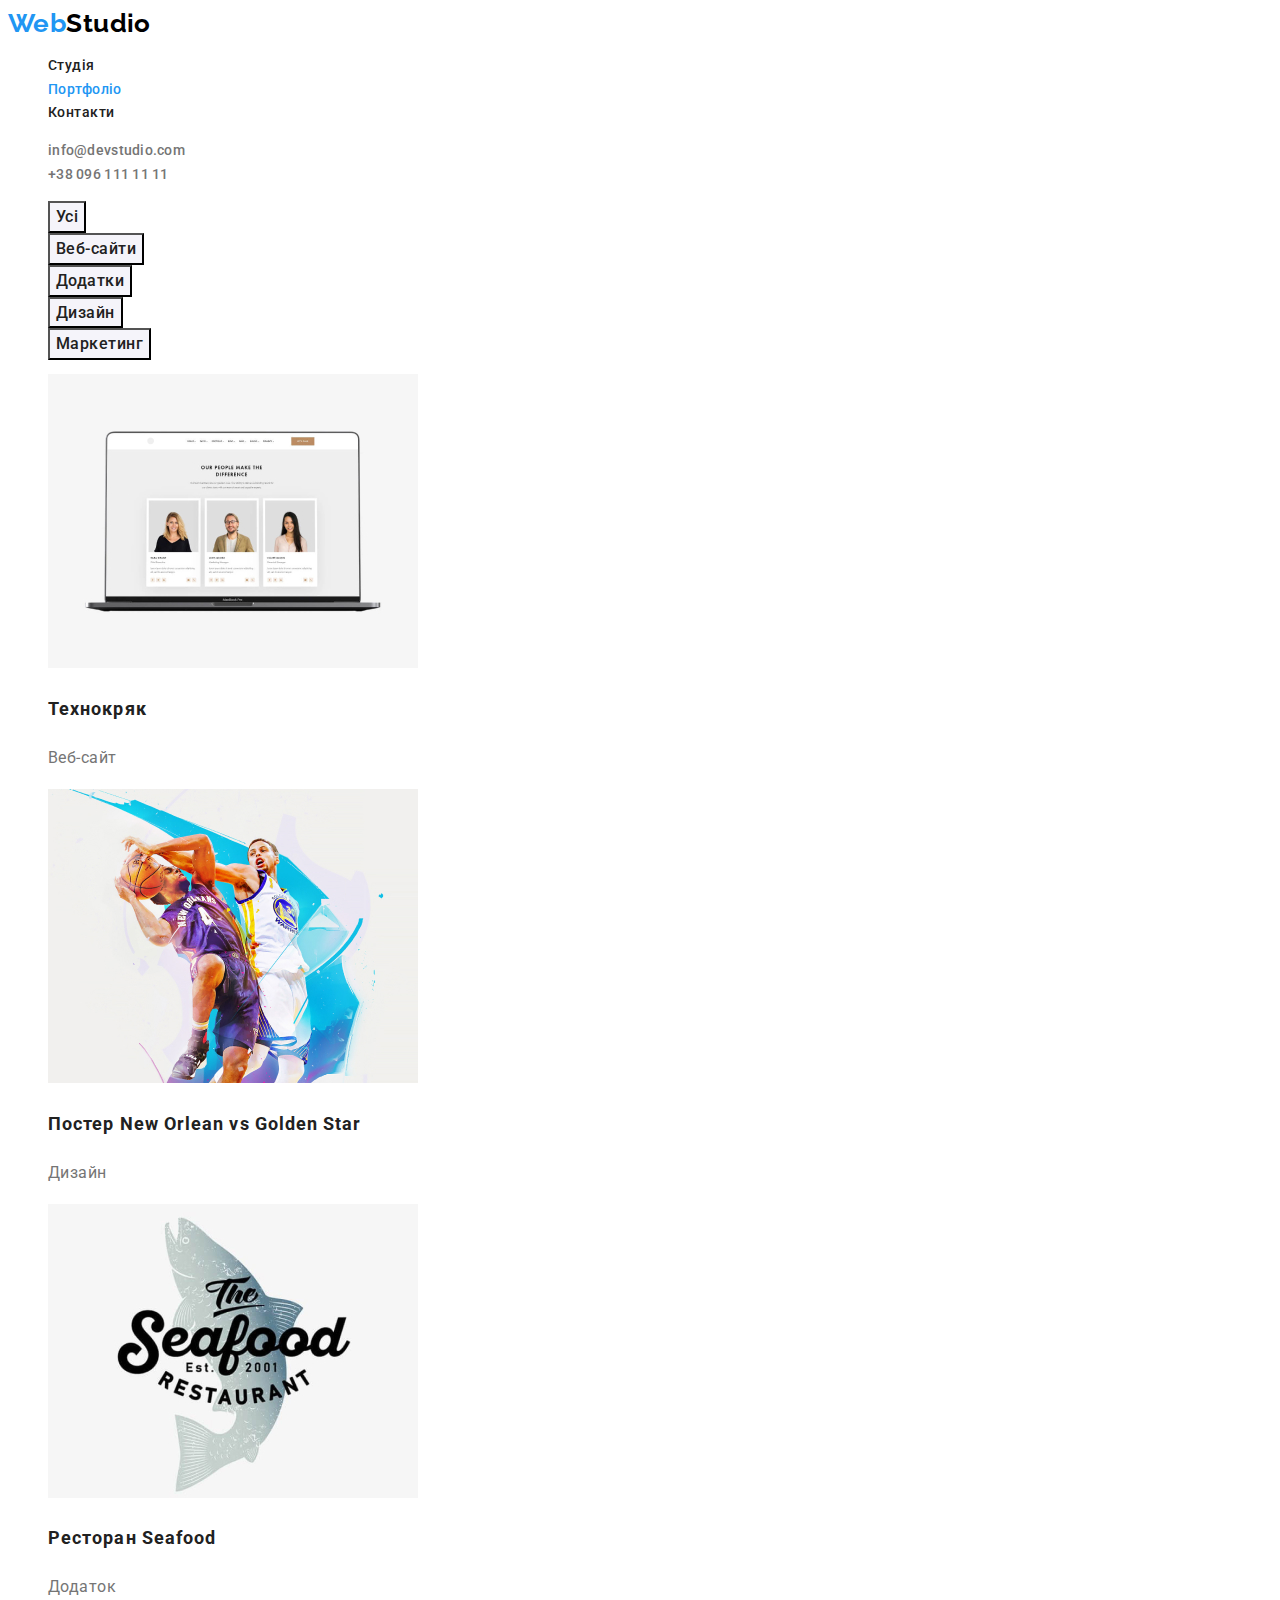
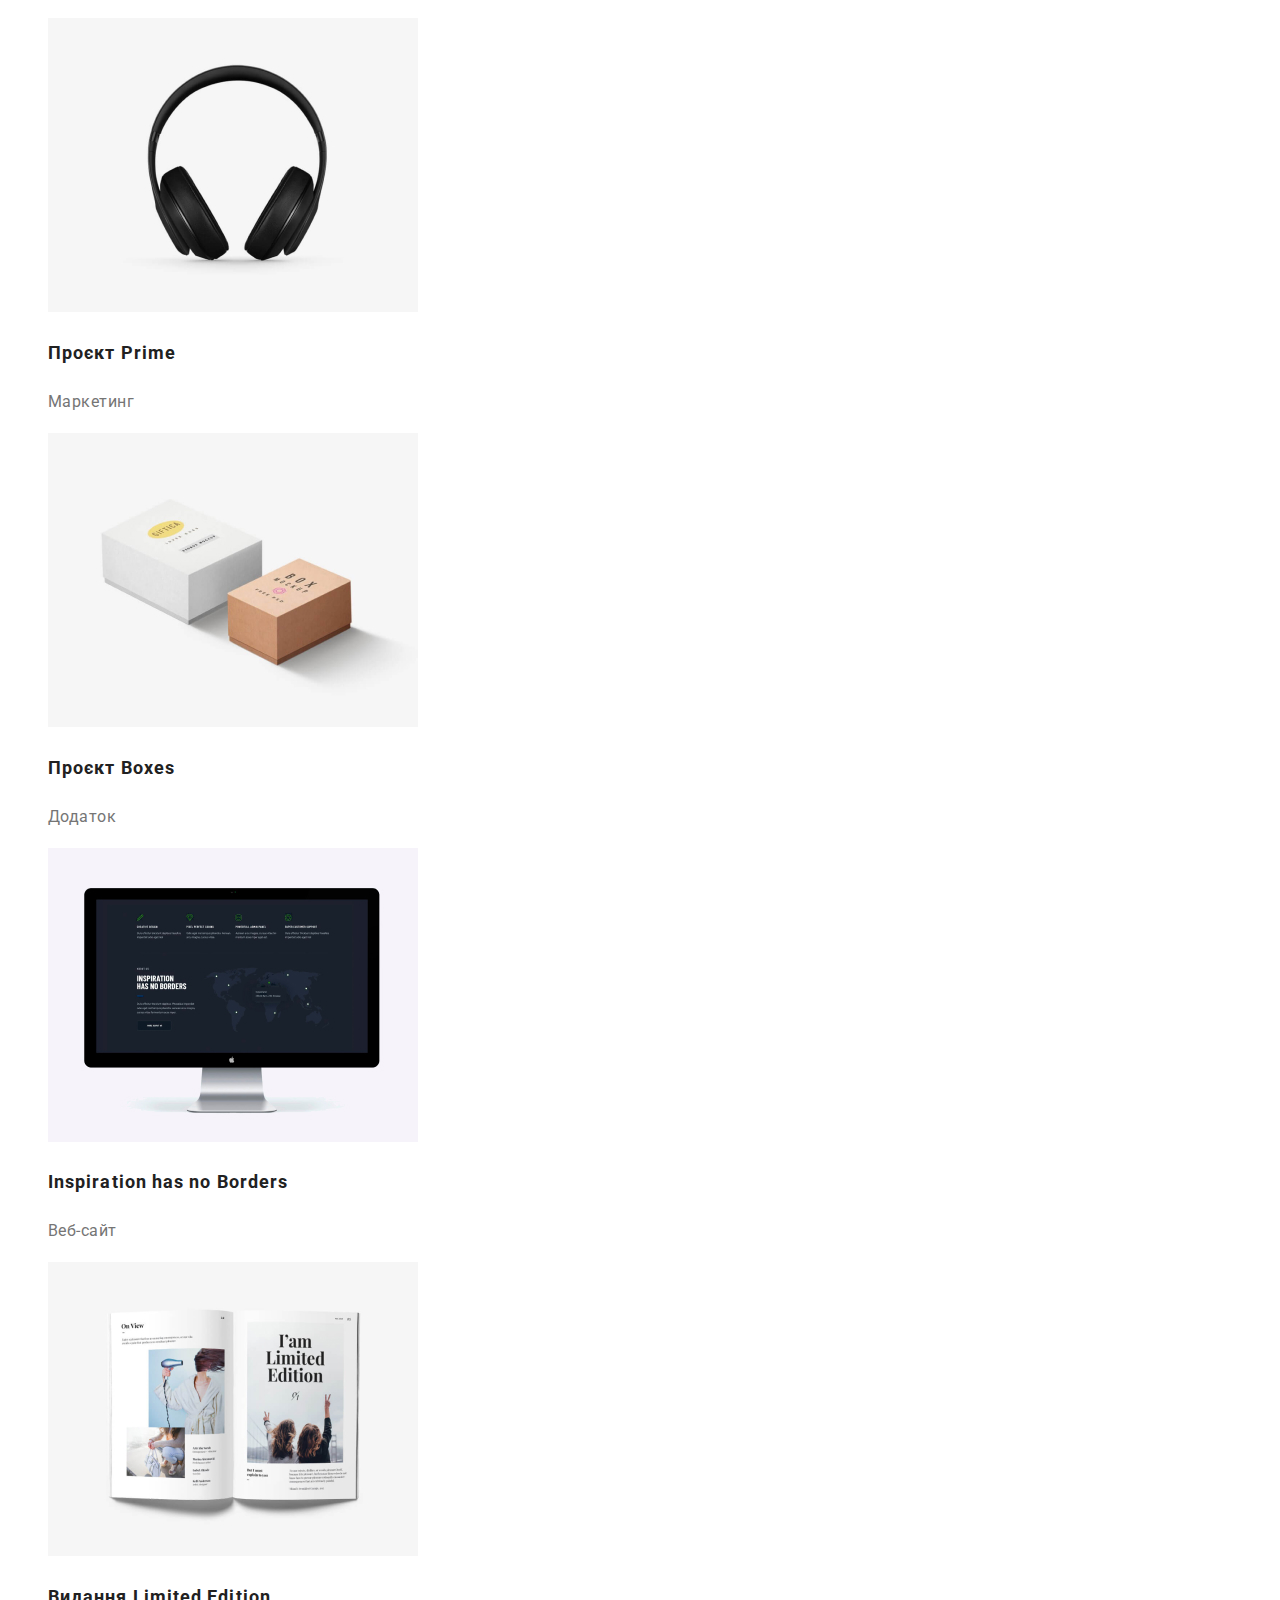
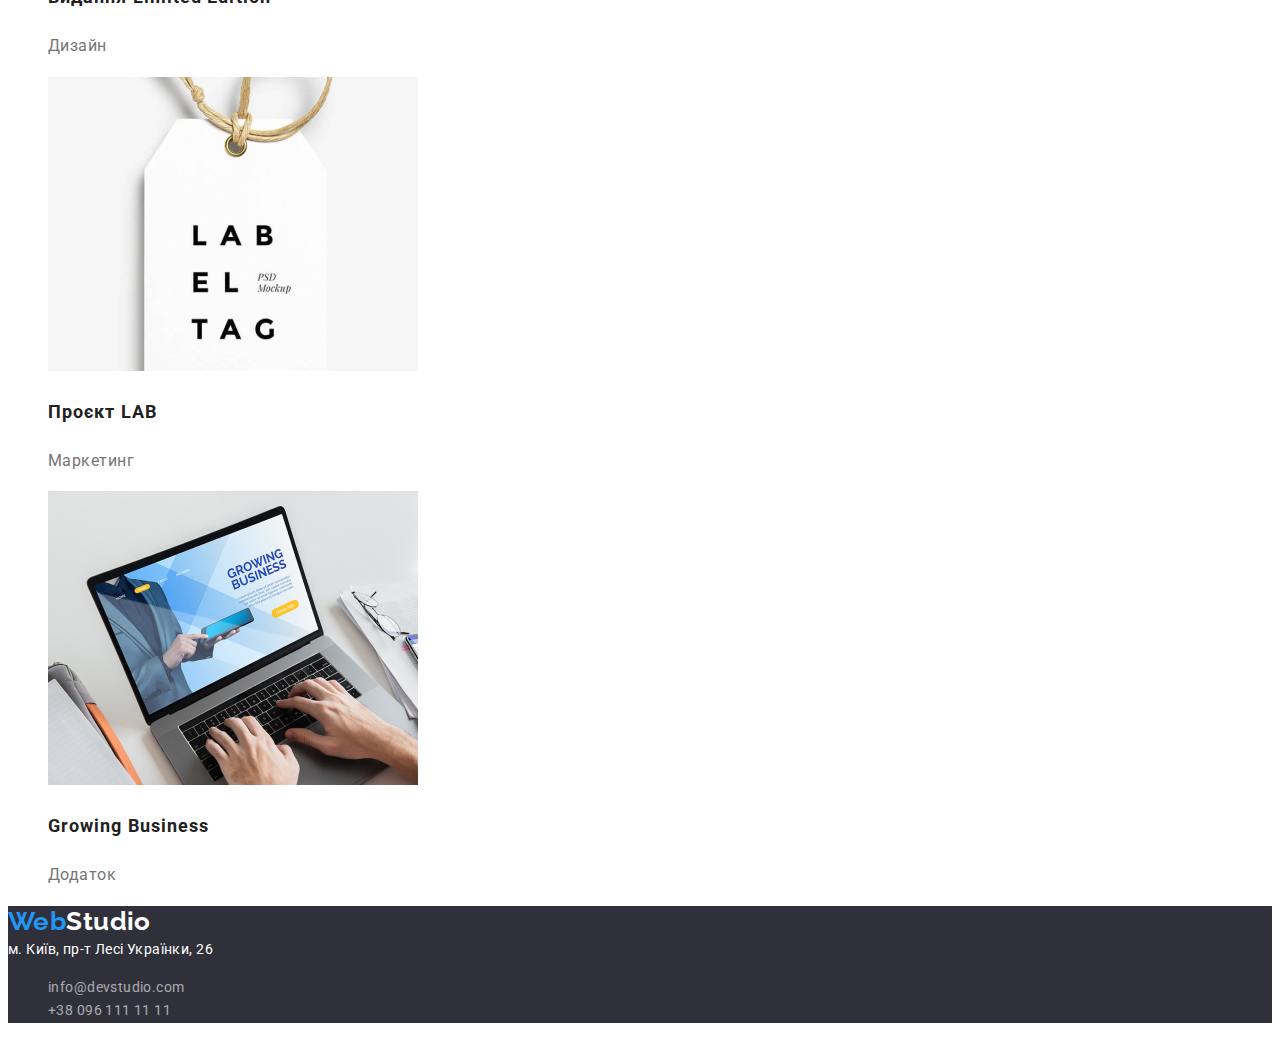
==== portfolio.html @ 98f1ea33 "створено новий репозиторій HW3" ====
<!DOCTYPE html>
<html lang="uk">
  <head>
    <meta charset="UTF-8" />
    <meta http-equiv="X-UA-Compatible" content="IE=edge" />
    <meta name="viewport" content="width=device-width, initial-scale=1.0" />
    <title>Портфоліо</title>
    <link rel="preconnect" href="https://fonts.googleapis.com">
    <link rel="preconnect" href="https://fonts.gstatic.com" crossorigin>
    <link href="https://fonts.googleapis.com/css2?family=Raleway:wght@700&family=Roboto:wght@400;500;700;900&display=swap" rel="stylesheet">

    <link rel="stylesheet" href="./css/styles.css" />
  </head>
  <body>
    <header>
      <nav>
         <a href="/" class="logo-head">
            <span class="logo-first">Web</span>Studio</a
        >
        <ul class="site-nav">
          <li><a href="./index.html" class="link">Студія</a></li>
          <li><a href="./portfolio.html" class="link current">Портфоліо</a></li>
          <li><a href="./index.html" class="link">Контакти</a></li>
        </ul>
      </nav>
      <ul>
        <li>
          <a href="mailto:info@devstudio.com" class="contacts">info@devstudio.com</a>
        </li>
        <li>
          <a href="tell:+38096111111" class="contacts">+38 096 111 11 11</a>
        </li>
      </ul>
    </header>
    
    <main>
        <section class="section">
            <h1 class="section-title visually-hidden">Наші роботи</h1>
            <ul>
                <li>
                    <button type="button" class="button">Усі</button>
                </li>
                <li>
                <button type="button" class="button">Веб-сайти</button>
                </li>
                <li>
                    <button type="button" class="button">Додатки</button>
                </li>
                <li>
                    <button type="button" class="button">Дизайн</button>
                </li>
                <li>
                    <button type="button" class="button">Маркетинг</button>
                </li>
            </ul>
            <ul>
                <li>
                    <a href="./portfolio.html">
                    <img src="./images/img-1.jpg" alt="ноутбук" width="370">
                    <h2 class="project-tittle">Технокряк</h2>
                    <p class="project-text" >Веб-сайт</p>
                    </a>
                </li>
                <li>
                    <a href="./portfolio.html">
                    <img src="./images/img-2.jpg" alt="баскетболісти" width="370">
                    <h2 class="project-tittle">Постер New Orlean vs Golden Star</h2>
                    <p class="project-text" >Дизайн</p>
                    </a>
                </li>
                <li>
                    <a href="./portfolio.html">
                    <img src="./images/img-3.jpg" alt="логотип ресторану" width="370">
                    <h2 class="project-tittle">Ресторан Seafood</h2>
                    <p class="project-text" >Додаток</p>
                    </a>
                </li>
                <li>
                    <a href="./portfolio.html">
                    <img src="./images/img-4.jpg" alt="навушнкики" width="370">
                    <h2 class="project-tittle">Проєкт Prime</h2>
                    <p class="project-text" >Маркетинг</p>
                    </a>
                </li>
                <li>
                    <a href="./portfolio.html">
                    <img src="./images/img-5.jpg" alt="коробки" width="370">
                    <h2 class="project-tittle">Проєкт Boxes</h2>
                    <p class="project-text" >Додаток</p>
                    </a>
                </li>
                <li>
                    <a href="./portfolio.html">
                    <img src="./images/img-6.jpg" alt="компʼютер" width="370">
                    <h2 class="project-tittle">Inspiration has no Borders</h2>
                    <p class="project-text" >Веб-сайт</p>
                    </a>
                </li>
                <li>
                    <a href="./portfolio.html">
                    <img src="./images/img-7.jpg" alt="книжка" width="370">
                    <h2 class="project-tittle">Видання Limited Edition</h2>
                    <p class="project-text" >Дизайн</p>
                    </a>
                </li>
                <li>
                    <a href="./portfolio.html">
                    <img src="./images/img-8.jpg" alt="бірка" width="370">
                    <h2 class="project-tittle">Проєкт LAB</h2>
                    <p class="project-text" >Маркетинг</p>
                    </a>
                </li>
                <li>
                    <a href="./portfolio.html">
                    <img src="./images/img-9.jpg" alt="робота за ноутбуком" width="370">
                    <h2 class="project-tittle">Growing Business</h2>
                    <p class="project-text" >Додаток</p>
                    </a>
                </li>
            </ul>
        </section>
    </main>

     <footer>
      <a href="/" class="logo-footer"><span class="logo-first">Web</span>Studio</a>
      <address class="address"><a
          href="https://goo.gl/maps/CPtrU1FHBa2aNyZL9"
          target="_blank"
          rel="noopener noreferrer nofollow"
          >м. Київ, пр-т Лесі Українки, 26</a
        ></address>
      <ul>
        <li>
          <a href="mailto:info@devstudio.com" class="contacts-footer">info@devstudio.com</a>
        </li>
        <li>
          <a href="tel+380961111111" class="contacts-footer">+38 096 111 11 11</a>
        </li>
      </ul>
    </footer>
</html>
---- css/styles.css ----
/* #000000 - лого2
#2196F3 - лого1 
#212121 - другорядний колір
#757575 - основний колір
#FFFFFF - герой і лого2
rgba(255, 255, 255, 0.6) - контакти
#2F303A - фон героя*/
:root {
    --primary-text-color: #757575;
    --secondary-text-color: #212121;
    --accent-color: #2196F3;
    --white-color: #FFFFFF;
}
body {
    background: var(--white-color);
    color: var(--primary-text-color);
    font-family: Roboto, sans-serif;
    letter-spacing: 0.03em;
    font-weight: 400;
    font-size: 14px;
    line-height: 1.7;
}

 .logo-first {
    color: var(--accent-color);
 }
 .logo-head {
    color: #000000;
    font-family: Raleway;
    font-weight: 700;
    font-size: 26px;
    line-height: 1.2;
 }
ul {
    list-style: none;
}
a {
    text-decoration: none;
}
.site-nav .link {
    color: var(--secondary-text-color);
    font-weight: 500;
    line-height: 1.14;
}
 
.site-nav .link.current {
    color: var(--accent-color);
}

.site-nav .link:hover,
.site-nav .link:focus {
    color: var(--accent-color);
    letter-spacing: 0.02em;
}
.contacts {
    color: var(--primary-text-color);
    font-weight: 500;
    line-height: 1.14;
    letter-spacing: 0.02em;
}
.contacts:hover,
.contacts:focus {
    color: var(--accent-color);
}

.hero {
    background-color: #2F303A;
}
.hero-title {
    color: var(--white-color);
    font-weight: 900;
    font-size: 44px;
    line-height: 1.36;
    text-align: center;
    letter-spacing: 0.06em;
    text-transform: uppercase;
}
.hero button {
    background-color: var(--accent-color);
    color: var(--white-color);
    font-weight: 700;
    font-size: 16px;
    line-height: 1.9;
    align-items: center;
    text-align: center;
    letter-spacing: 0.06em;
}
.section-title {
    color: var(--secondary-text-color);
    font-size: 36px;
    line-height: 1.16;
    text-align: center;
}

.work-title {
    color: var(--secondary-text-color);
    font-size: 14px;
    line-height: 1.14;
    text-transform: uppercase;
}

.project-tittle {
    font-weight: 700;
    font-size: 18px;
    line-height: 2;
    letter-spacing: 0.06em;
    color: var(--secondary-text-color);
}
.project-text {
    font-size: 16px;
    line-height: 1.87;
    letter-spacing: 0.03em;
    color: var(--primary-text-color);
}
.team-name {
    color: var(--secondary-text-color);
    font-weight: 500;
    font-size: 16px;
    line-height: 1.18;
    text-align: center;
}
.team-position{
    font-size: 16px;
    line-height: 1.18;
    text-align: center;
}
footer {
    background-color: #2F303A;
}
.address {
    color: var(--white-color);

}
.logo-footer {
    color: var(--white-color);
    font-family: Raleway;
    font-weight: 700;
    font-size: 26px;
    line-height: 1.19;
}
.address a{
    color: var(--white-color);
    font-style: normal;
}
.contacts-footer {
    color: rgba(255, 255, 255, 0.6);
}
.contacts-footer:hover,
.contacts-footer:focus {
    color: var(--accent-color);
}
.button {
    background-color: #F5F4FA;
    color: var(--secondary-text-color);
    font-family: inherit;
    font-weight: 500;
    font-size: 16px;
    line-height: 1.62;
    text-align: center;
    letter-spacing: 0.03em;
    cursor: pointer;
}
.button:hover,
.button:focus {
    background-color: var(--accent-color);
    color: var(--white-color);
}
.visually-hidden {
    position: absolute;
    white-space: nowrap;
    width: 1px;
    height: 1px;
    overflow: hidden;
    border: 0;
    padding: 0;
    clip: rect(0 0 0 0);
    clip-path: inset(50%);
    margin: -1px;
}
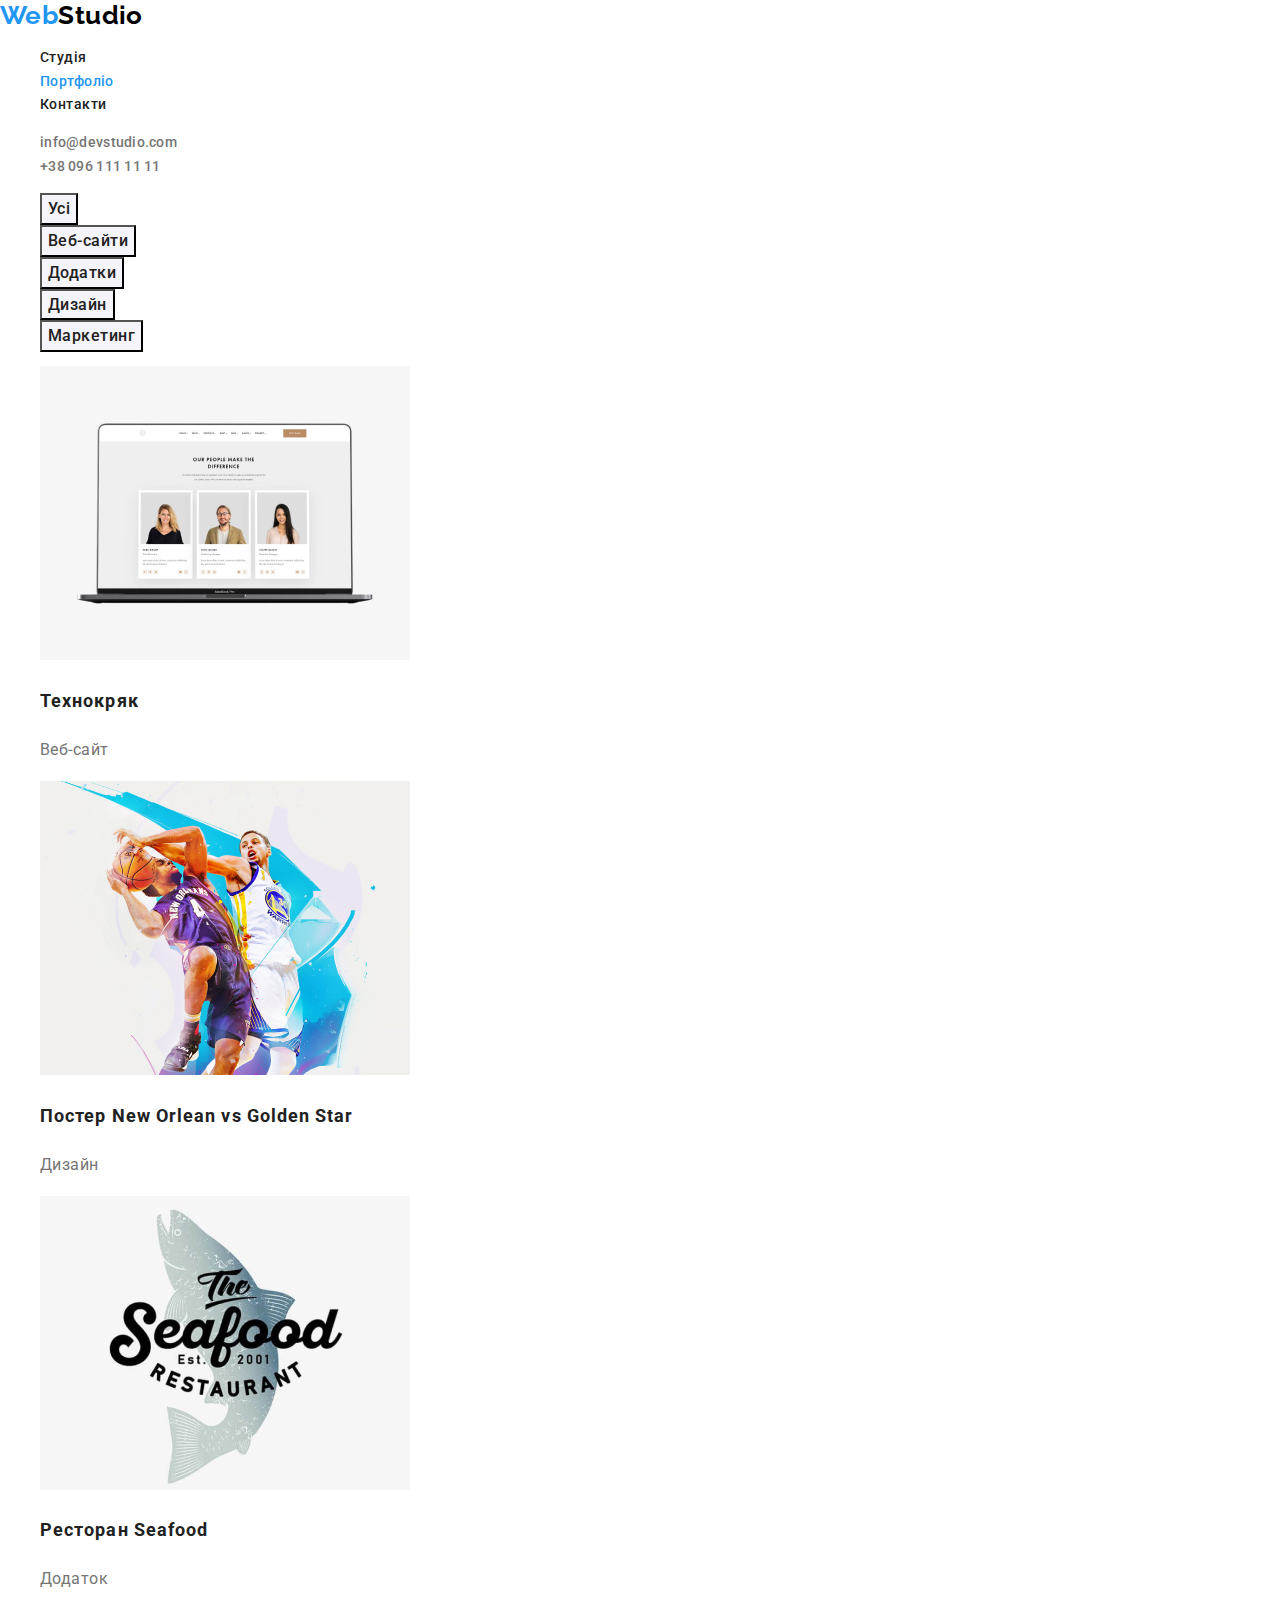
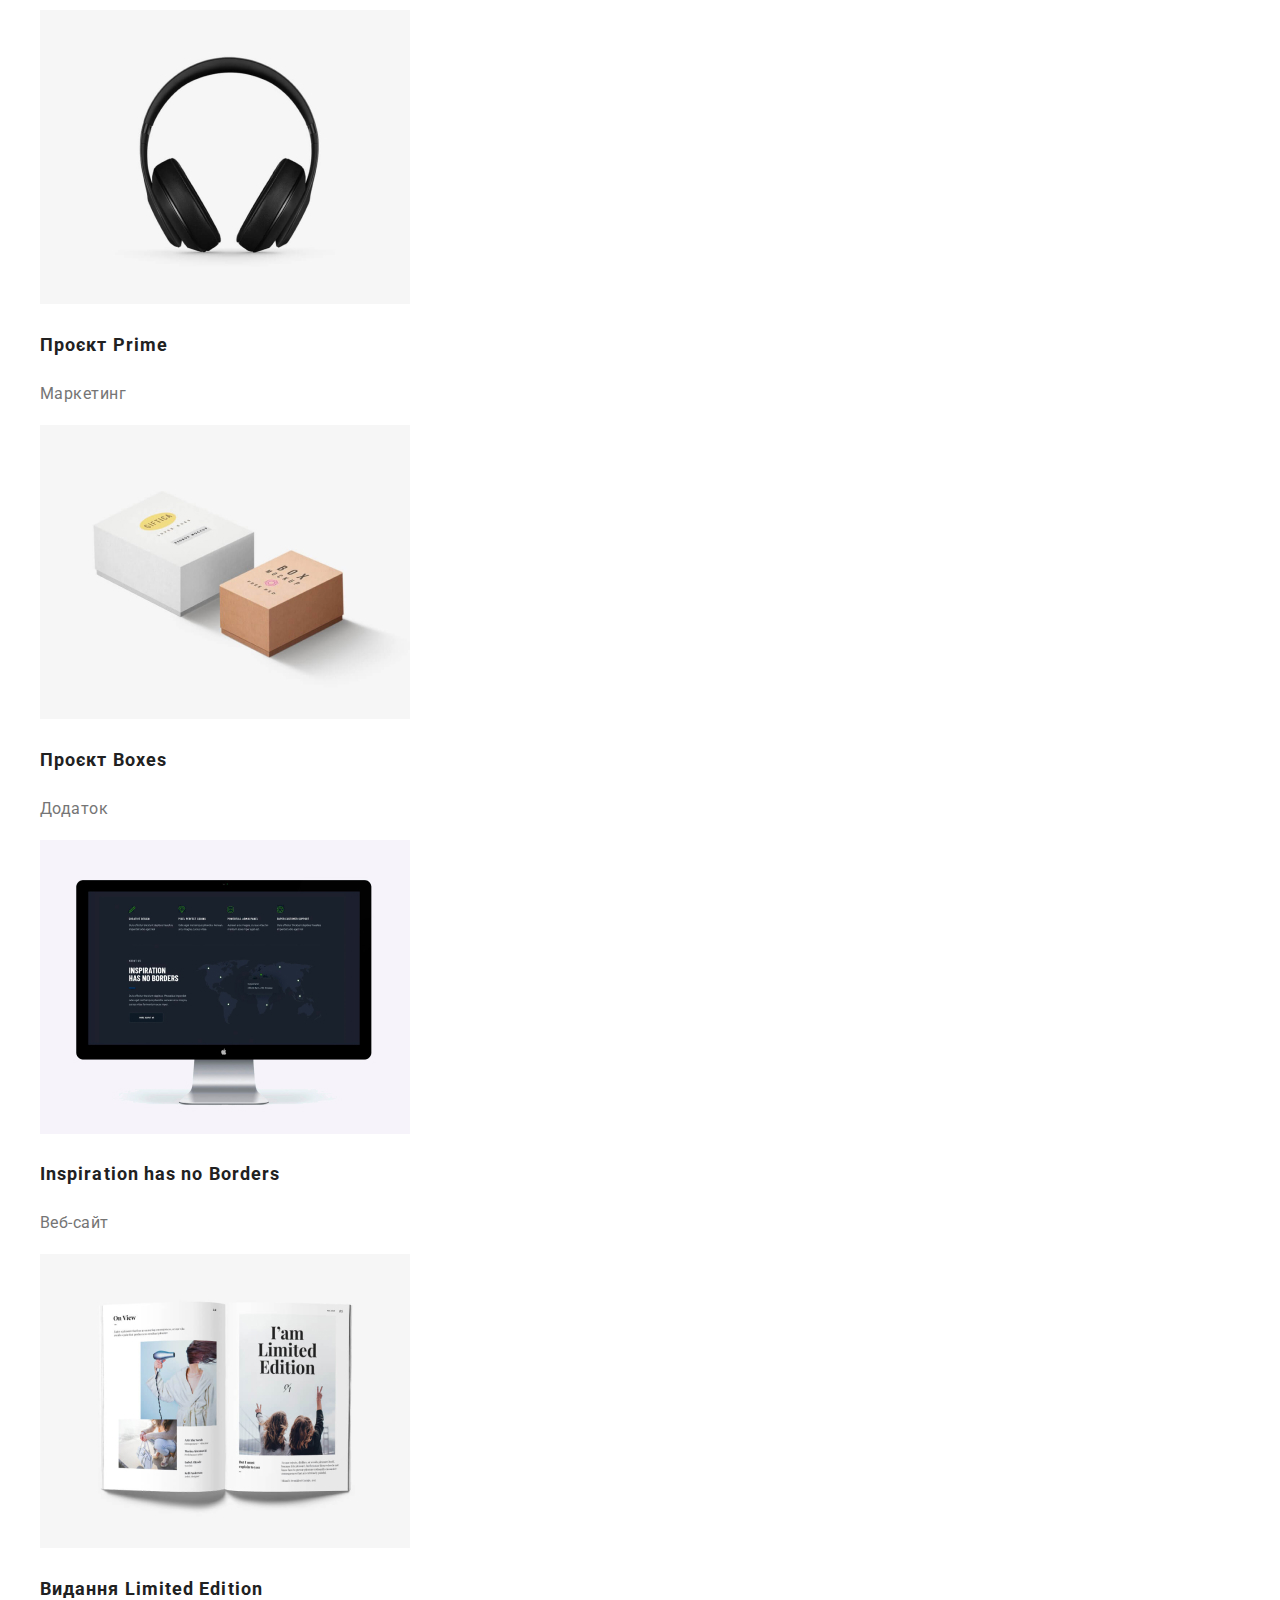
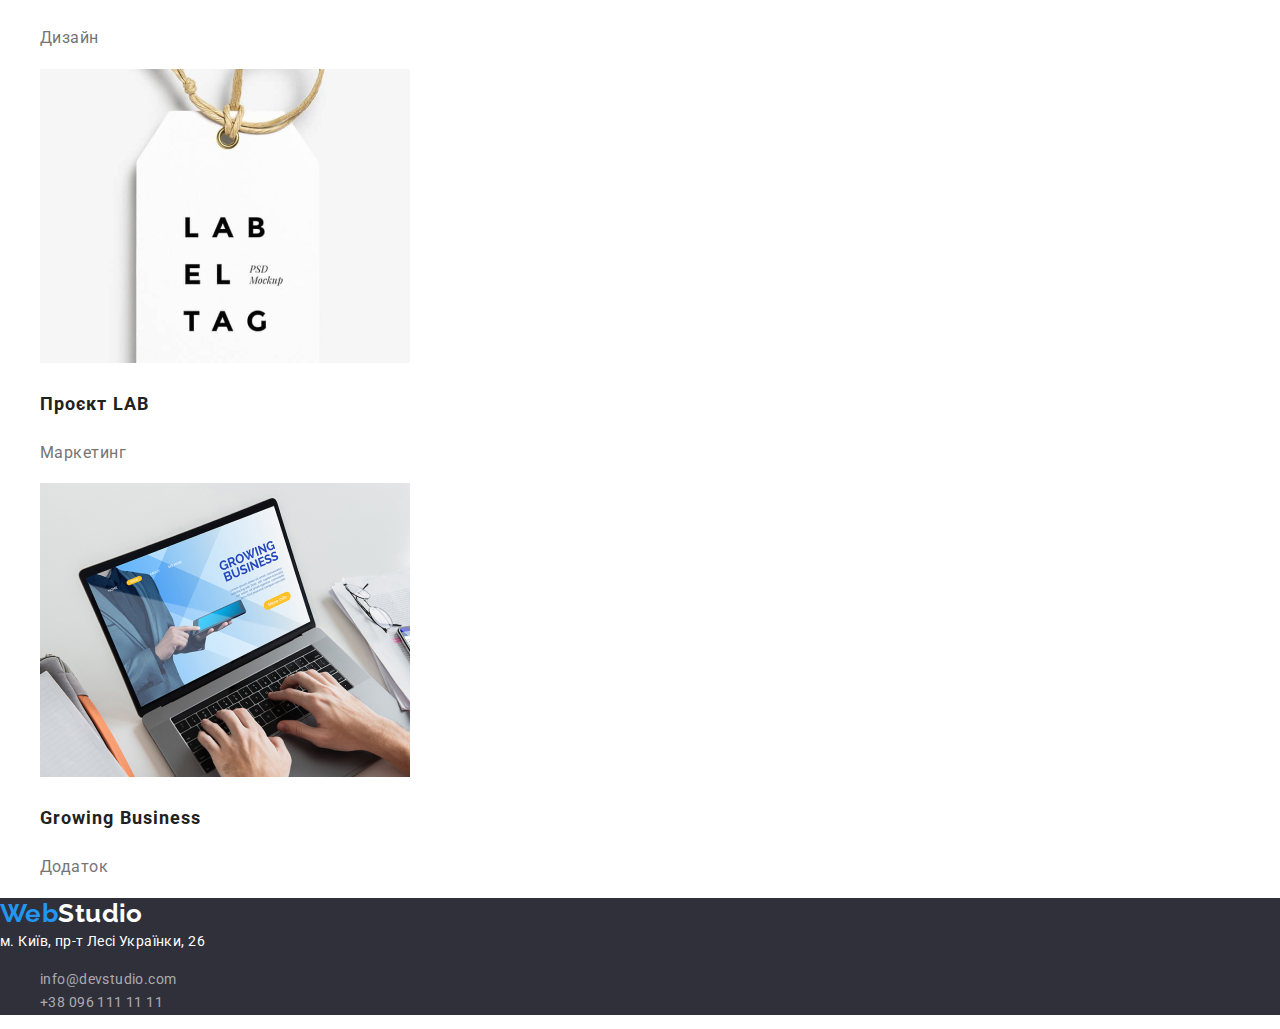
==== commit 64dc400e: "update index.html and portfolio.html" ====
--- a/portfolio.html
+++ b/portfolio.html
@@ -8,6 +8,7 @@
     <link rel="preconnect" href="https://fonts.googleapis.com">
     <link rel="preconnect" href="https://fonts.gstatic.com" crossorigin>
     <link href="https://fonts.googleapis.com/css2?family=Raleway:wght@700&family=Roboto:wght@400;500;700;900&display=swap" rel="stylesheet">
+    <link rel="stylesheet" href="https://cdnjs.cloudflare.com/ajax/libs/modern-normalize/1.1.0/modern-normalize.min.css">
 
     <link rel="stylesheet" href="./css/styles.css" />
   </head>
@@ -17,13 +18,13 @@
          <a href="/" class="logo-head">
             <span class="logo-first">Web</span>Studio</a
         >
-        <ul class="site-nav">
+        <ul class="site-nav list">
           <li><a href="./index.html" class="link">Студія</a></li>
           <li><a href="./portfolio.html" class="link current">Портфоліо</a></li>
           <li><a href="./index.html" class="link">Контакти</a></li>
         </ul>
       </nav>
-      <ul>
+      <ul class="list">
         <li>
           <a href="mailto:info@devstudio.com" class="contacts">info@devstudio.com</a>
         </li>
@@ -36,7 +37,7 @@
     <main>
         <section class="section">
             <h1 class="section-title visually-hidden">Наші роботи</h1>
-            <ul>
+            <ul class="list">
                 <li>
                     <button type="button" class="button">Усі</button>
                 </li>
@@ -53,7 +54,7 @@
                     <button type="button" class="button">Маркетинг</button>
                 </li>
             </ul>
-            <ul>
+            <ul class="list">
                 <li>
                     <a href="./portfolio.html">
                     <img src="./images/img-1.jpg" alt="ноутбук" width="370">
@@ -129,7 +130,7 @@
           rel="noopener noreferrer nofollow"
           >м. Київ, пр-т Лесі Українки, 26</a
         ></address>
-      <ul>
+      <ul class="list">
         <li>
           <a href="mailto:info@devstudio.com" class="contacts-footer">info@devstudio.com</a>
         </li>
--- a/css/styles.css
+++ b/css/styles.css
@@ -1,16 +1,11 @@
-/* #000000 - лого2
-#2196F3 - лого1 
-#212121 - другорядний колір
-#757575 - основний колір
-#FFFFFF - герой і лого2
-rgba(255, 255, 255, 0.6) - контакти
-#2F303A - фон героя*/
+
 :root {
     --primary-text-color: #757575;
     --secondary-text-color: #212121;
     --accent-color: #2196F3;
     --white-color: #FFFFFF;
 }
+
 body {
     background: var(--white-color);
     color: var(--primary-text-color);
@@ -20,6 +15,15 @@
     font-size: 14px;
     line-height: 1.7;
 }
+.list {
+    list-style: none;
+}
+
+a {
+    text-decoration: none;
+}
+
+/* --------Навігація-------- */
 
  .logo-first {
     color: var(--accent-color);
@@ -31,12 +35,7 @@
     font-size: 26px;
     line-height: 1.2;
  }
-ul {
-    list-style: none;
-}
-a {
-    text-decoration: none;
-}
+ 
 .site-nav .link {
     color: var(--secondary-text-color);
     font-weight: 500;
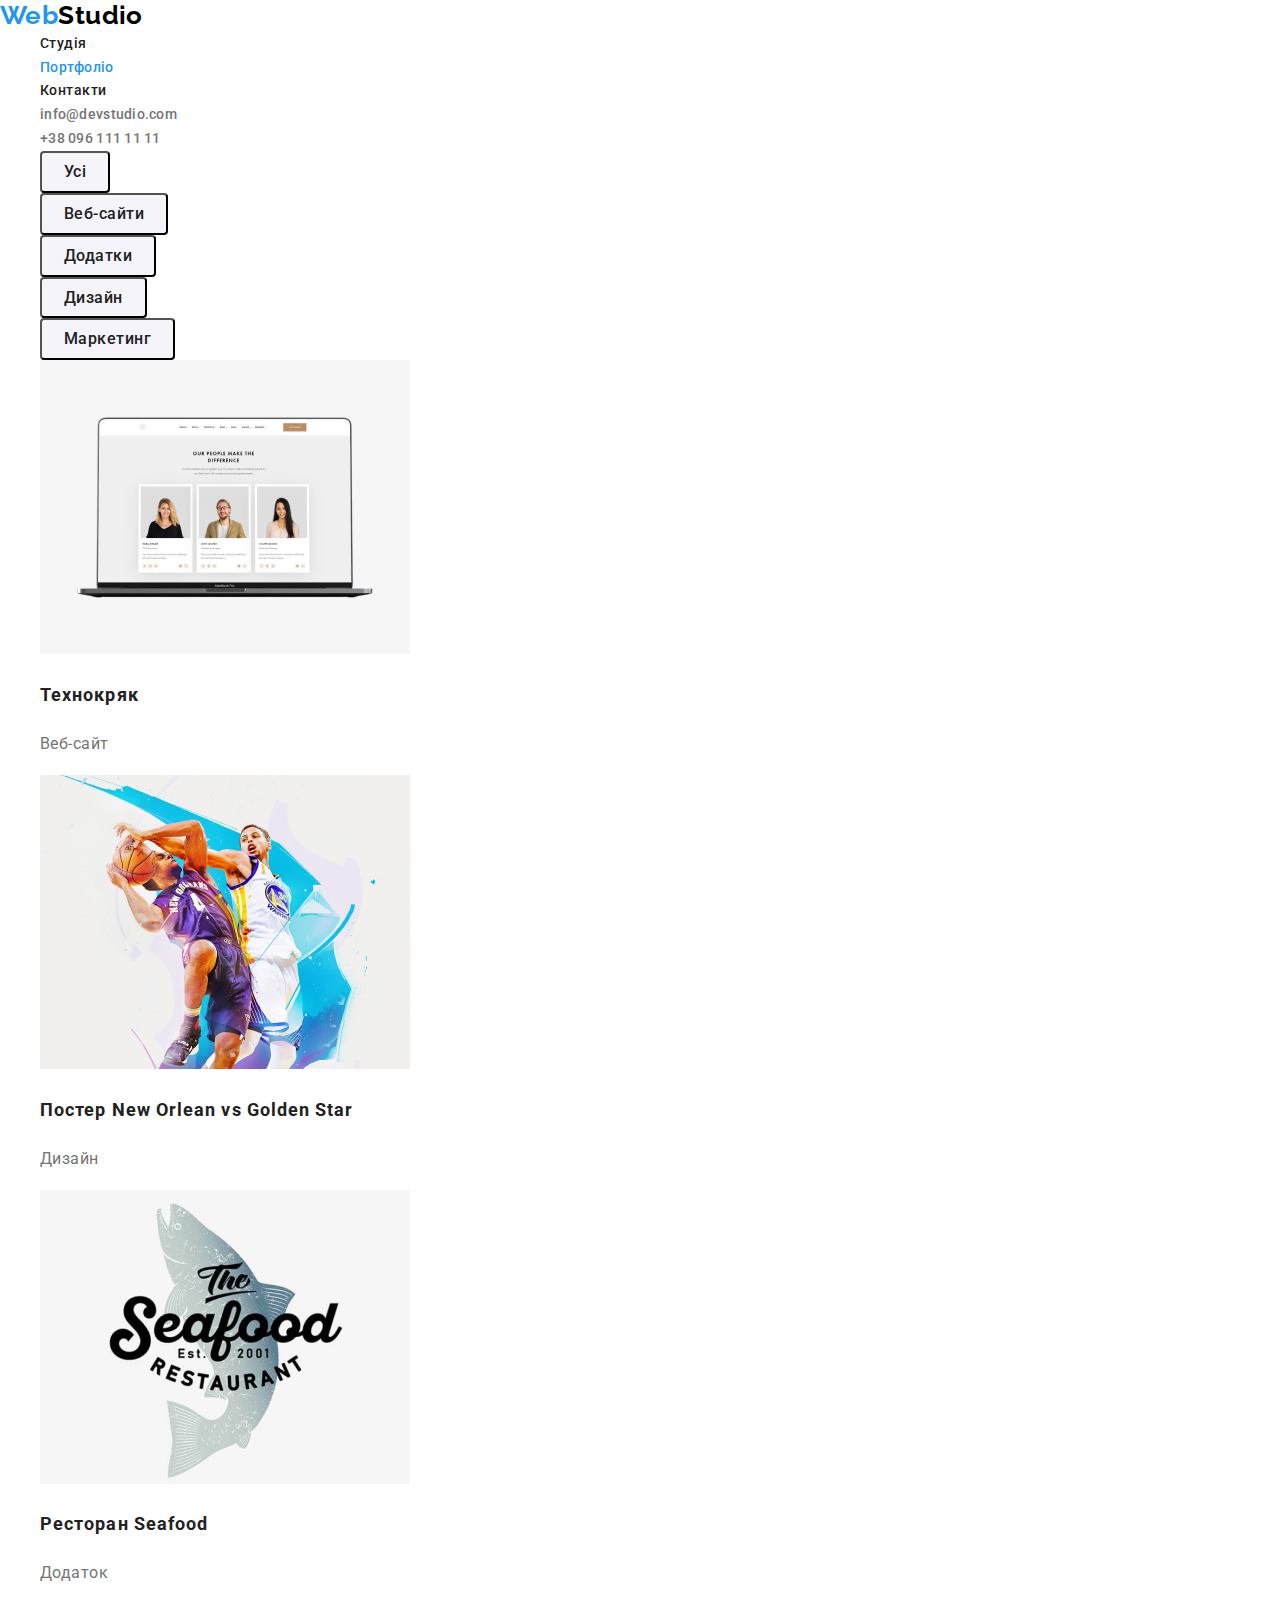
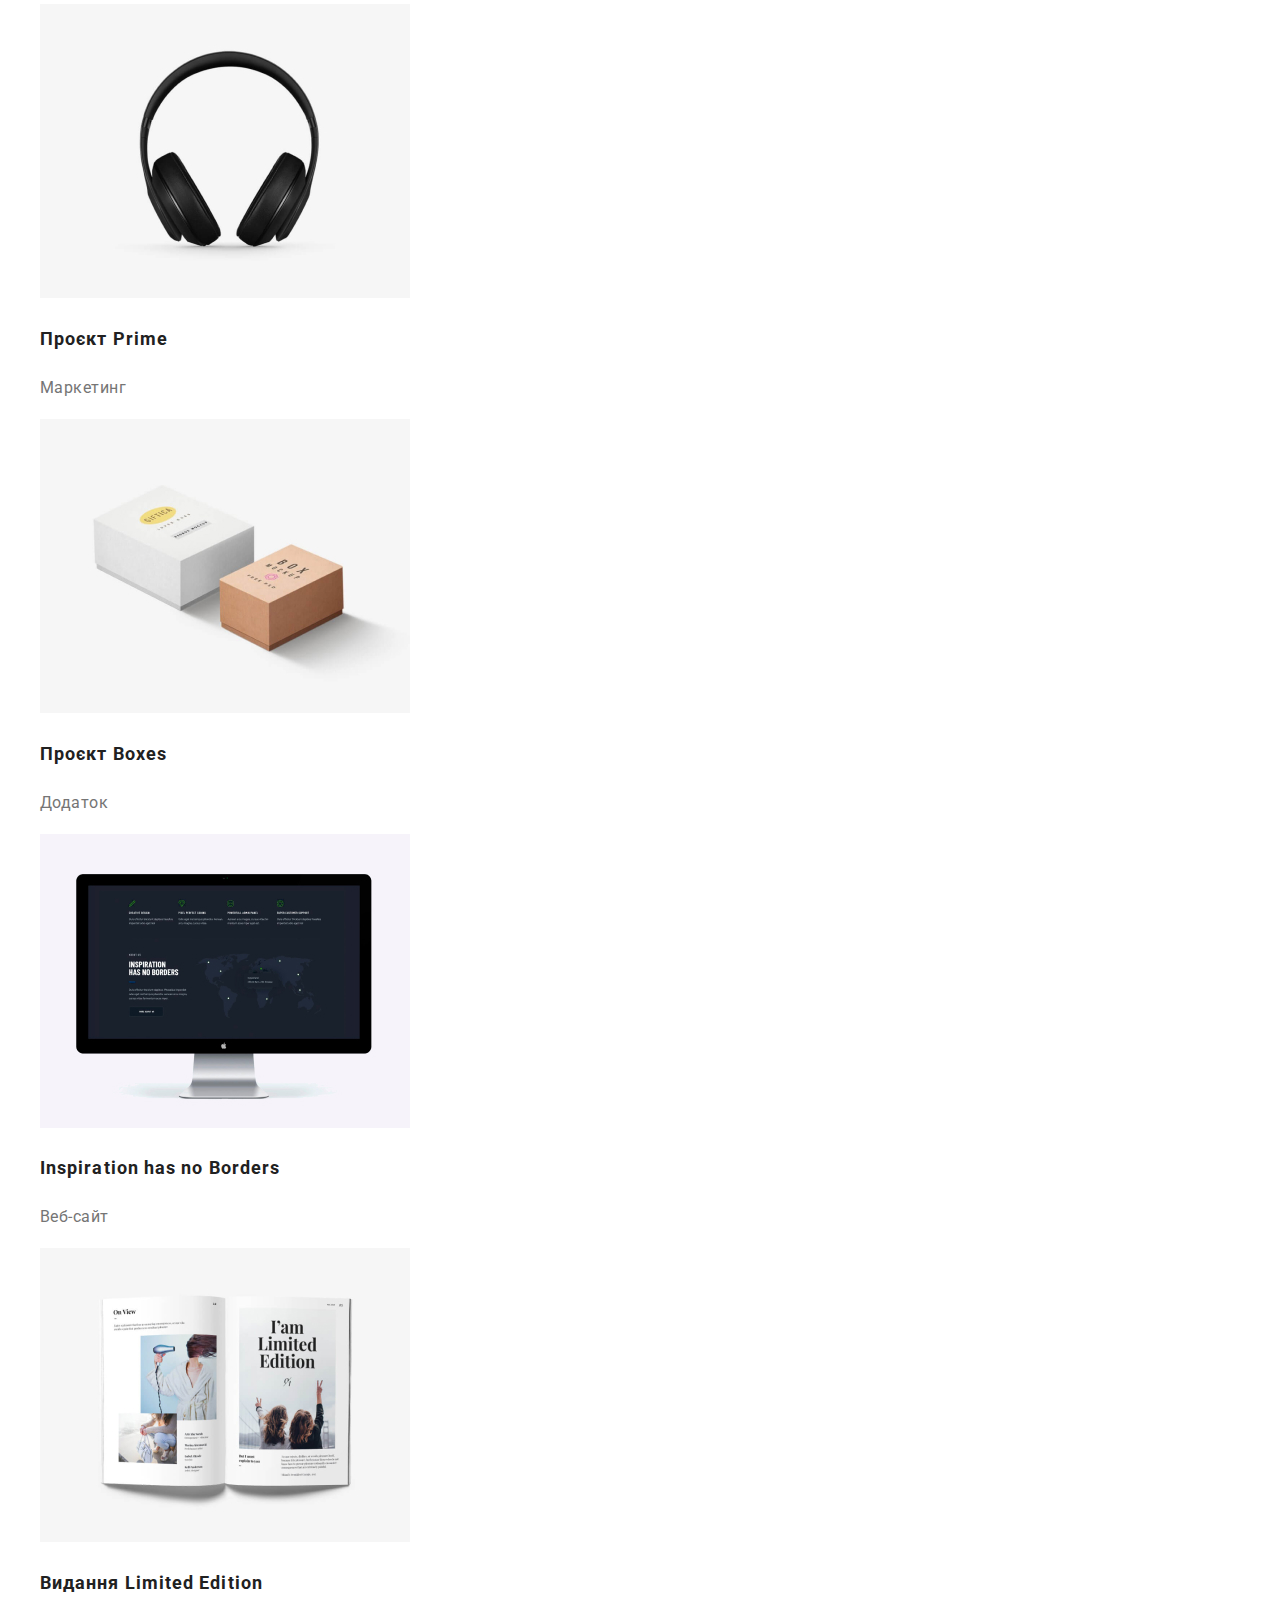
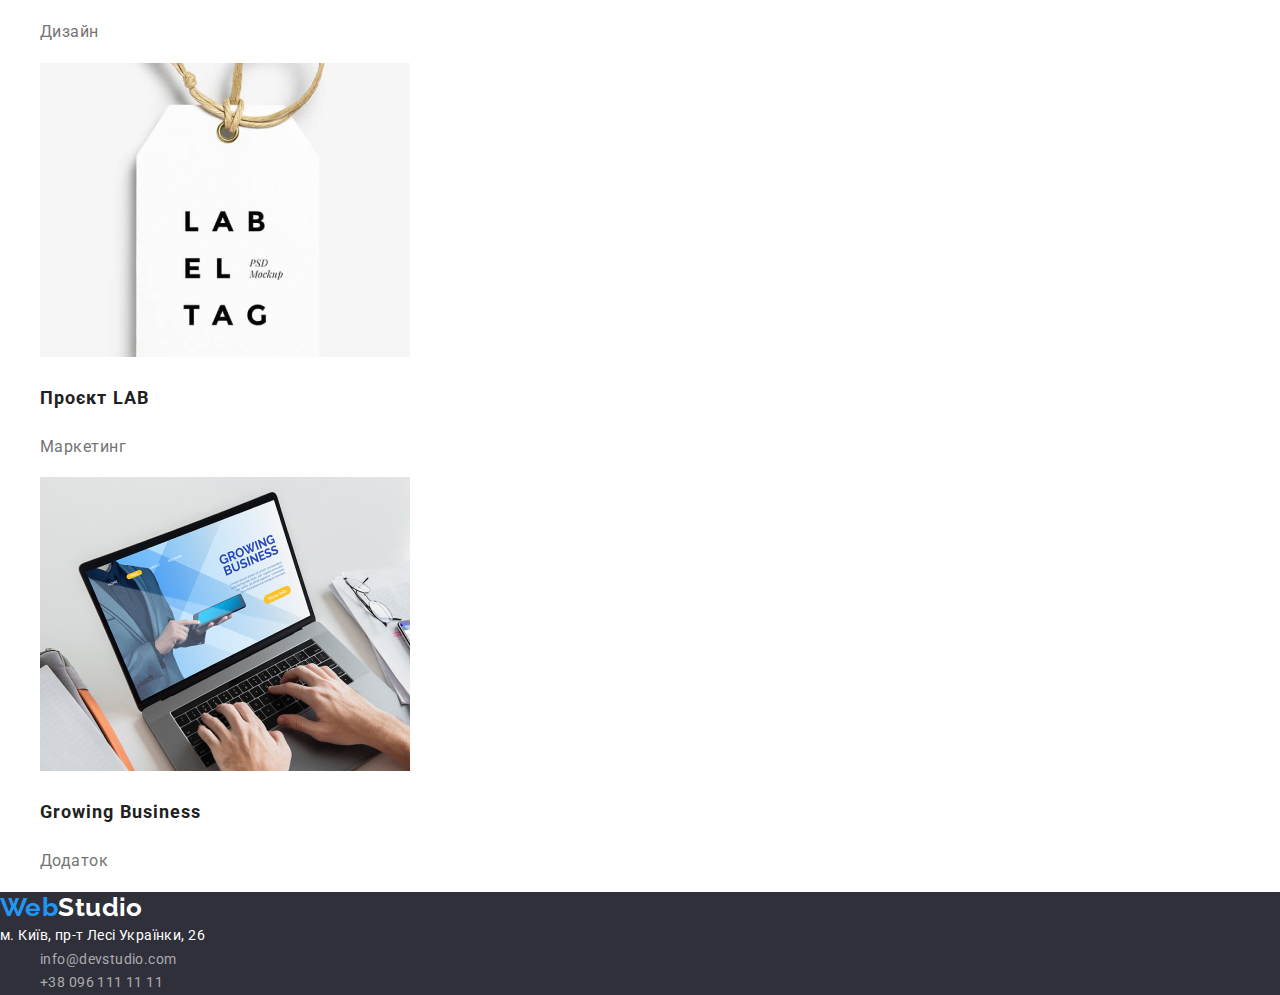
==== commit 25aa76f7: "add new styles" ====
--- a/portfolio.html
+++ b/portfolio.html
@@ -58,63 +58,63 @@
                 <li>
                     <a href="./portfolio.html">
                     <img src="./images/img-1.jpg" alt="ноутбук" width="370">
-                    <h2 class="project-tittle">Технокряк</h2>
+                    <h2 class="project-title">Технокряк</h2>
                     <p class="project-text" >Веб-сайт</p>
                     </a>
                 </li>
                 <li>
                     <a href="./portfolio.html">
                     <img src="./images/img-2.jpg" alt="баскетболісти" width="370">
-                    <h2 class="project-tittle">Постер New Orlean vs Golden Star</h2>
+                    <h2 class="project-title">Постер New Orlean vs Golden Star</h2>
                     <p class="project-text" >Дизайн</p>
                     </a>
                 </li>
                 <li>
                     <a href="./portfolio.html">
                     <img src="./images/img-3.jpg" alt="логотип ресторану" width="370">
-                    <h2 class="project-tittle">Ресторан Seafood</h2>
+                    <h2 class="project-title">Ресторан Seafood</h2>
                     <p class="project-text" >Додаток</p>
                     </a>
                 </li>
                 <li>
                     <a href="./portfolio.html">
                     <img src="./images/img-4.jpg" alt="навушнкики" width="370">
-                    <h2 class="project-tittle">Проєкт Prime</h2>
+                    <h2 class="project-title">Проєкт Prime</h2>
                     <p class="project-text" >Маркетинг</p>
                     </a>
                 </li>
                 <li>
                     <a href="./portfolio.html">
                     <img src="./images/img-5.jpg" alt="коробки" width="370">
-                    <h2 class="project-tittle">Проєкт Boxes</h2>
+                    <h2 class="project-title">Проєкт Boxes</h2>
                     <p class="project-text" >Додаток</p>
                     </a>
                 </li>
                 <li>
                     <a href="./portfolio.html">
                     <img src="./images/img-6.jpg" alt="компʼютер" width="370">
-                    <h2 class="project-tittle">Inspiration has no Borders</h2>
+                    <h2 class="project-title">Inspiration has no Borders</h2>
                     <p class="project-text" >Веб-сайт</p>
                     </a>
                 </li>
                 <li>
                     <a href="./portfolio.html">
                     <img src="./images/img-7.jpg" alt="книжка" width="370">
-                    <h2 class="project-tittle">Видання Limited Edition</h2>
+                    <h2 class="project-title">Видання Limited Edition</h2>
                     <p class="project-text" >Дизайн</p>
                     </a>
                 </li>
                 <li>
                     <a href="./portfolio.html">
                     <img src="./images/img-8.jpg" alt="бірка" width="370">
-                    <h2 class="project-tittle">Проєкт LAB</h2>
+                    <h2 class="project-title">Проєкт LAB</h2>
                     <p class="project-text" >Маркетинг</p>
                     </a>
                 </li>
                 <li>
                     <a href="./portfolio.html">
                     <img src="./images/img-9.jpg" alt="робота за ноутбуком" width="370">
-                    <h2 class="project-tittle">Growing Business</h2>
+                    <h2 class="project-title">Growing Business</h2>
                     <p class="project-text" >Додаток</p>
                     </a>
                 </li>
--- a/css/styles.css
+++ b/css/styles.css
@@ -17,13 +17,21 @@
 }
 .list {
     list-style: none;
+    margin-top: 0;
+    margin-bottom: 0;
 }
 
 a {
     text-decoration: none;
 }
 
-/* --------Навігація-------- */
+/* --------Хедер-------- */
+.container {
+    margin-left: auto;
+    margin-right: auto;
+    width: 1200px;
+    outline: 2px solid tomato;
+}
 
  .logo-first {
     color: var(--accent-color);
@@ -62,15 +70,19 @@
     color: var(--accent-color);
 }
 
+/* --------Hero-------- */
 .hero {
     background-color: #2F303A;
+    text-align: center;
 }
 .hero-title {
+    margin-top: 0;
+    margin-bottom: 30px;
+
     color: var(--white-color);
     font-weight: 900;
     font-size: 44px;
     line-height: 1.36;
-    text-align: center;
     letter-spacing: 0.06em;
     text-transform: uppercase;
 }
@@ -84,21 +96,73 @@
     text-align: center;
     letter-spacing: 0.06em;
 }
+
+
 .section-title {
+    margin-top: 0;
+    margin-bottom: 0;
+
     color: var(--secondary-text-color);
     font-size: 36px;
     line-height: 1.16;
     text-align: center;
 }
 
-.work-title {
+/* --------privileges-------- */
+.privileges-title {
+    margin-top: 0;
     color: var(--secondary-text-color);
     font-size: 14px;
     line-height: 1.14;
     text-transform: uppercase;
 }
-
-.project-tittle {
+.privileges-description {
+    margin-bottom: 0;
+}
+
+.team-name {
+    color: var(--secondary-text-color);
+    font-weight: 500;
+    font-size: 16px;
+    line-height: 1.18;
+    text-align: center;
+}
+.team-position{
+    margin-bottom: 0;
+    font-size: 16px;
+    line-height: 1.18;
+    text-align: center;
+}
+
+/* --------Footer-------- */
+footer {
+    background-color: #2F303A;
+}
+.address {
+    color: var(--white-color);
+
+}
+.logo-footer {
+    color: var(--white-color);
+    font-family: Raleway;
+    font-weight: 700;
+    font-size: 26px;
+    line-height: 1.19;
+}
+.address a{
+    color: var(--white-color);
+    font-style: normal;
+}
+.contacts-footer {
+    color: rgba(255, 255, 255, 0.6);
+}
+.contacts-footer:hover,
+.contacts-footer:focus {
+    color: var(--accent-color);
+}
+
+/* --------Portfolio-------- */
+.project-title {
     font-weight: 700;
     font-size: 18px;
     line-height: 2;
@@ -111,44 +175,9 @@
     letter-spacing: 0.03em;
     color: var(--primary-text-color);
 }
-.team-name {
-    color: var(--secondary-text-color);
-    font-weight: 500;
-    font-size: 16px;
-    line-height: 1.18;
-    text-align: center;
-}
-.team-position{
-    font-size: 16px;
-    line-height: 1.18;
-    text-align: center;
-}
-footer {
-    background-color: #2F303A;
-}
-.address {
-    color: var(--white-color);
-
-}
-.logo-footer {
-    color: var(--white-color);
-    font-family: Raleway;
-    font-weight: 700;
-    font-size: 26px;
-    line-height: 1.19;
-}
-.address a{
-    color: var(--white-color);
-    font-style: normal;
-}
-.contacts-footer {
-    color: rgba(255, 255, 255, 0.6);
-}
-.contacts-footer:hover,
-.contacts-footer:focus {
-    color: var(--accent-color);
-}
 .button {
+    border-radius: 4px;
+    padding: 6px 22px;
     background-color: #F5F4FA;
     color: var(--secondary-text-color);
     font-family: inherit;
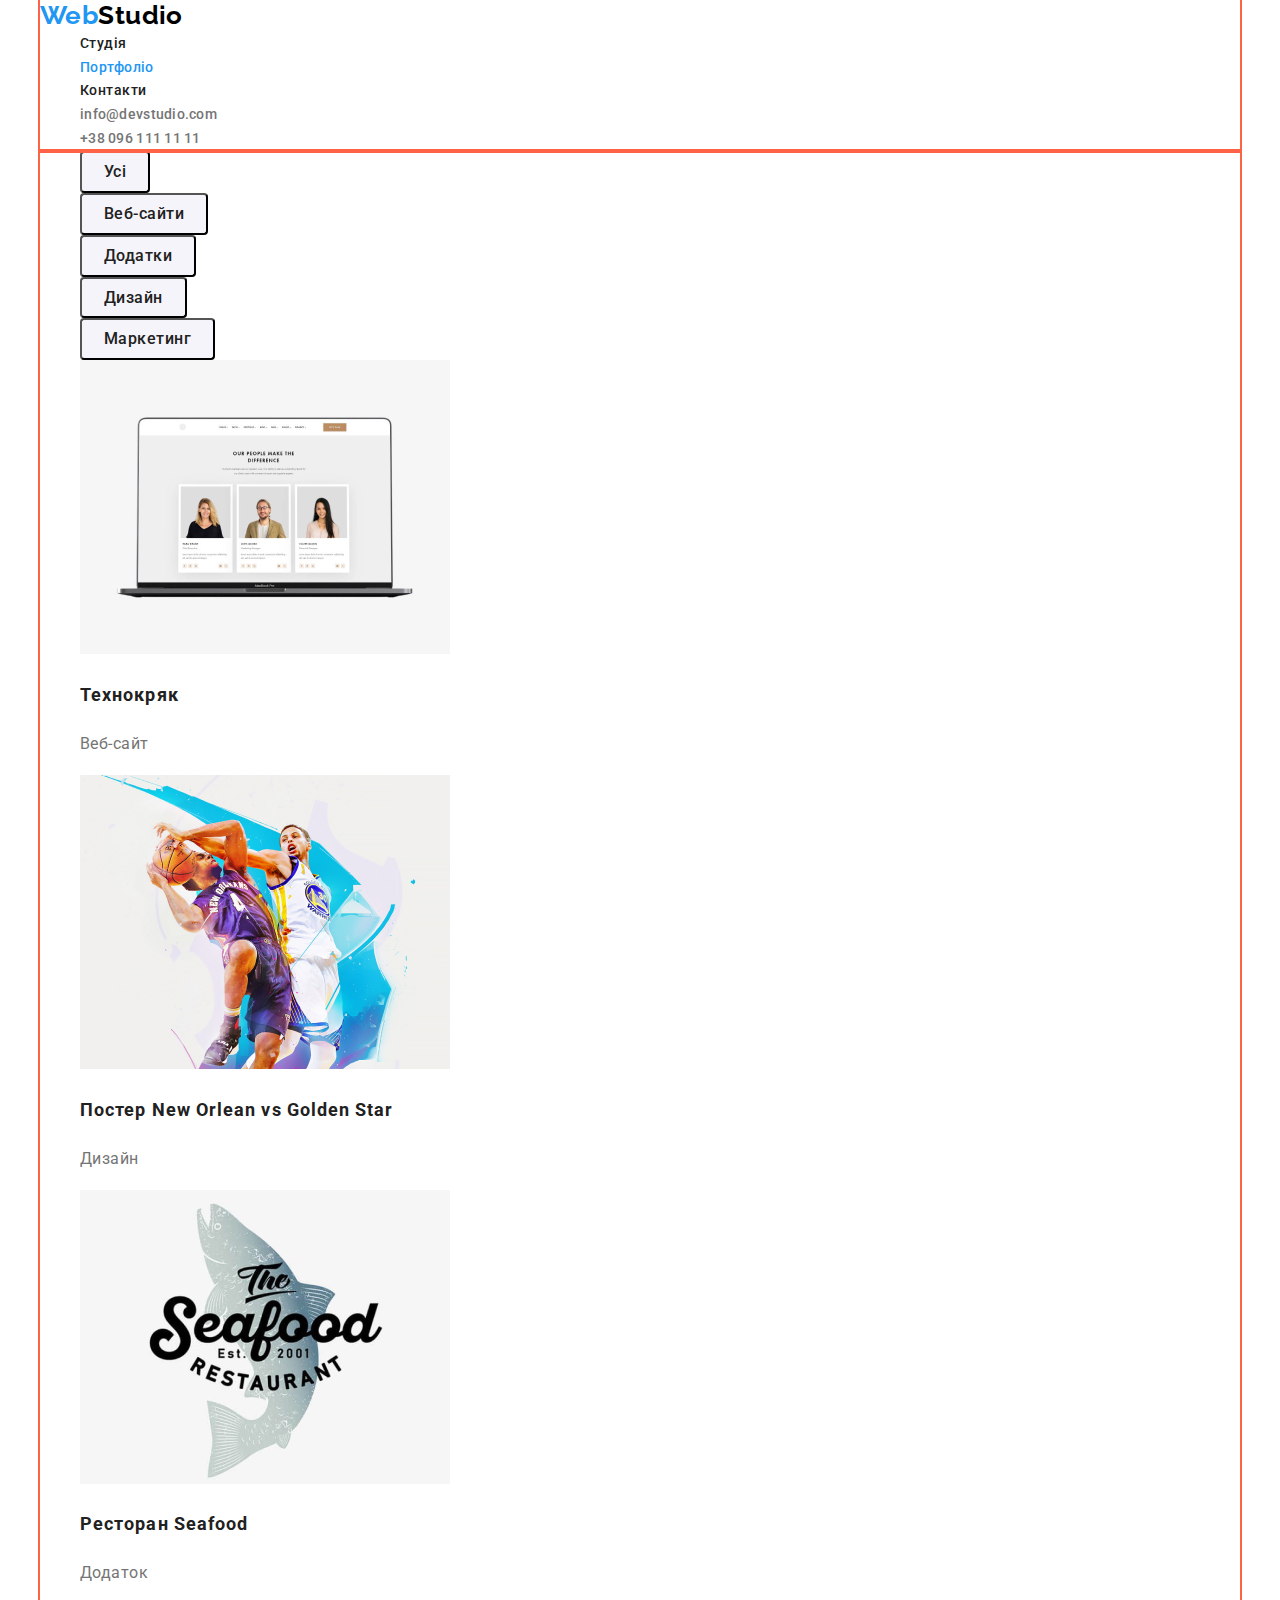
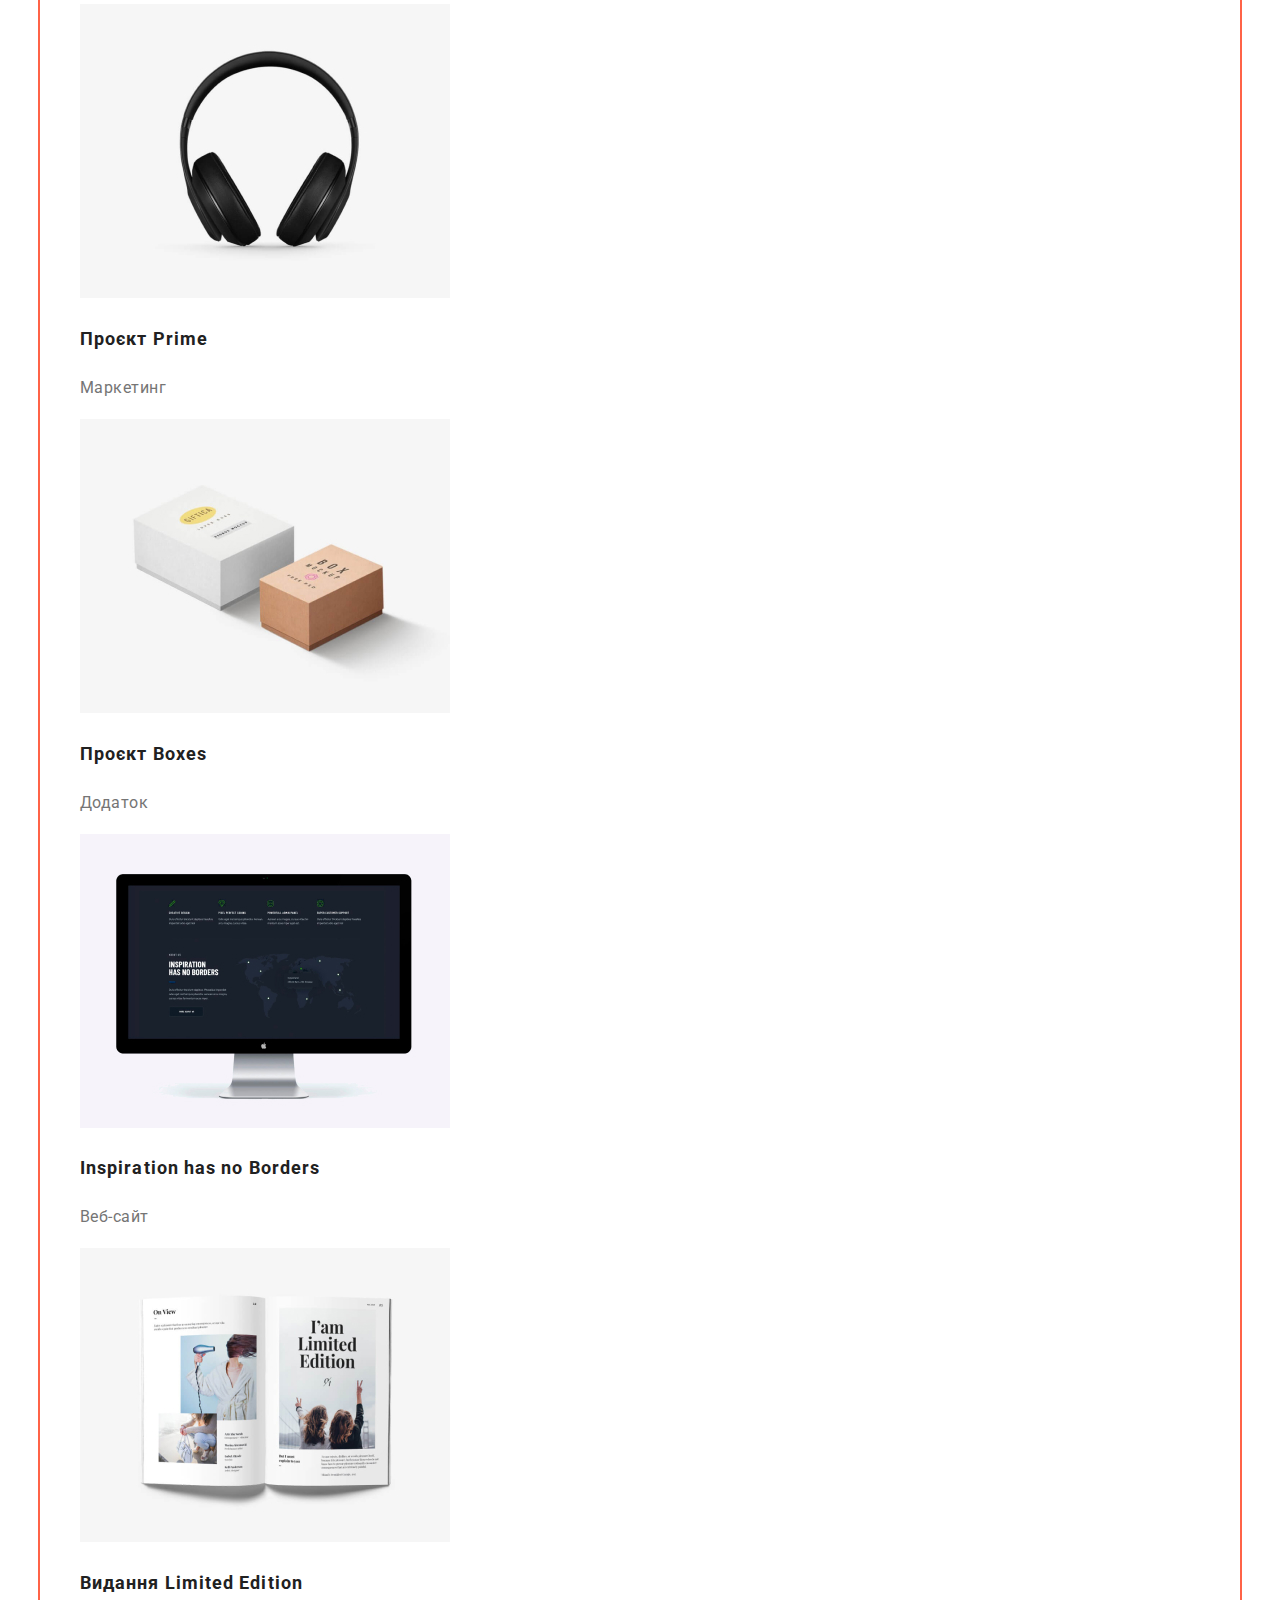
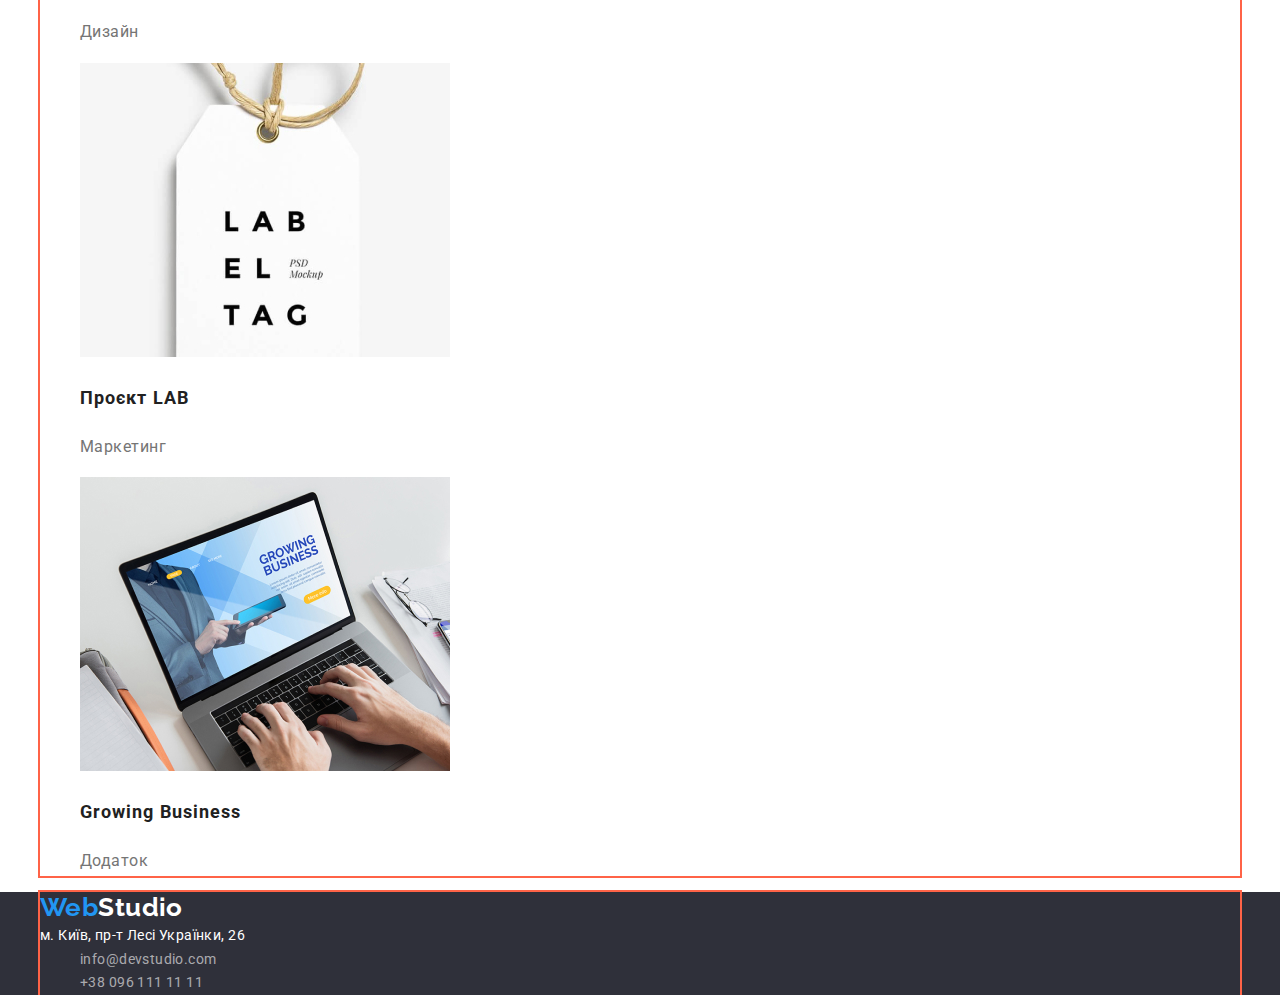
==== commit a277276b: "Update portfolio.html" ====
--- a/portfolio.html
+++ b/portfolio.html
@@ -13,130 +13,153 @@
     <link rel="stylesheet" href="./css/styles.css" />
   </head>
   <body>
-    <header>
-      <nav>
-         <a href="/" class="logo-head">
+    <header class="page-header">
+      <div class="container header">
+        <nav class="main-nav">
+          <a href="/" class="logo-head">
             <span class="logo-first">Web</span>Studio</a
-        >
-        <ul class="site-nav list">
-          <li><a href="./index.html" class="link">Студія</a></li>
-          <li><a href="./portfolio.html" class="link current">Портфоліо</a></li>
-          <li><a href="./index.html" class="link">Контакти</a></li>
+          >
+          <ul class="site-nav list">
+            <li class="item">
+              <a href="./index.html" class="link">Студія</a>
+            </li>
+            <li class="item">
+              <a href="./portfolio.html" class="link current">Портфоліо</a>
+            </li>
+            <li class="item">
+              <a href="./index.html" class="link">Контакти</a>
+            </li>
+          </ul>
+        </nav>
+        <ul class="list">
+          <li class="list-item">
+            <a href="mailto:info@devstudio.com" class="contacts"
+              >info@devstudio.com</a
+            >
+          </li>
+          <li class="list-item">
+            <a href="tell:+38096111111" class="contacts">+38 096 111 11 11</a>
+          </li>
         </ul>
-      </nav>
-      <ul class="list">
-        <li>
-          <a href="mailto:info@devstudio.com" class="contacts">info@devstudio.com</a>
-        </li>
-        <li>
-          <a href="tell:+38096111111" class="contacts">+38 096 111 11 11</a>
-        </li>
-      </ul>
+      </div>
     </header>
+
     
     <main>
-        <section class="section">
-            <h1 class="section-title visually-hidden">Наші роботи</h1>
-            <ul class="list">
-                <li>
-                    <button type="button" class="button">Усі</button>
-                </li>
-                <li>
-                <button type="button" class="button">Веб-сайти</button>
-                </li>
-                <li>
-                    <button type="button" class="button">Додатки</button>
-                </li>
-                <li>
-                    <button type="button" class="button">Дизайн</button>
-                </li>
-                <li>
-                    <button type="button" class="button">Маркетинг</button>
-                </li>
-            </ul>
-            <ul class="list">
-                <li>
-                    <a href="./portfolio.html">
-                    <img src="./images/img-1.jpg" alt="ноутбук" width="370">
-                    <h2 class="project-title">Технокряк</h2>
-                    <p class="project-text" >Веб-сайт</p>
-                    </a>
-                </li>
-                <li>
-                    <a href="./portfolio.html">
-                    <img src="./images/img-2.jpg" alt="баскетболісти" width="370">
-                    <h2 class="project-title">Постер New Orlean vs Golden Star</h2>
-                    <p class="project-text" >Дизайн</p>
-                    </a>
-                </li>
-                <li>
-                    <a href="./portfolio.html">
-                    <img src="./images/img-3.jpg" alt="логотип ресторану" width="370">
-                    <h2 class="project-title">Ресторан Seafood</h2>
-                    <p class="project-text" >Додаток</p>
-                    </a>
-                </li>
-                <li>
-                    <a href="./portfolio.html">
-                    <img src="./images/img-4.jpg" alt="навушнкики" width="370">
-                    <h2 class="project-title">Проєкт Prime</h2>
-                    <p class="project-text" >Маркетинг</p>
-                    </a>
-                </li>
-                <li>
-                    <a href="./portfolio.html">
-                    <img src="./images/img-5.jpg" alt="коробки" width="370">
-                    <h2 class="project-title">Проєкт Boxes</h2>
-                    <p class="project-text" >Додаток</p>
-                    </a>
-                </li>
-                <li>
-                    <a href="./portfolio.html">
-                    <img src="./images/img-6.jpg" alt="компʼютер" width="370">
-                    <h2 class="project-title">Inspiration has no Borders</h2>
-                    <p class="project-text" >Веб-сайт</p>
-                    </a>
-                </li>
-                <li>
-                    <a href="./portfolio.html">
-                    <img src="./images/img-7.jpg" alt="книжка" width="370">
-                    <h2 class="project-title">Видання Limited Edition</h2>
-                    <p class="project-text" >Дизайн</p>
-                    </a>
-                </li>
-                <li>
-                    <a href="./portfolio.html">
-                    <img src="./images/img-8.jpg" alt="бірка" width="370">
-                    <h2 class="project-title">Проєкт LAB</h2>
-                    <p class="project-text" >Маркетинг</p>
-                    </a>
-                </li>
-                <li>
-                    <a href="./portfolio.html">
-                    <img src="./images/img-9.jpg" alt="робота за ноутбуком" width="370">
-                    <h2 class="project-title">Growing Business</h2>
-                    <p class="project-text" >Додаток</p>
-                    </a>
-                </li>
-            </ul>
-        </section>
+        <div class="container">
+          <section class="section our-works">
+              <h1 class="section-title visually-hidden">Наші роботи</h1>
+              <ul class="list btn">
+                  <li class="btn-item">
+                      <button type="button" class="button">Усі</button>
+                  </li>
+                  <li class="btn-item">
+                  <button type="button" class="button">Веб-сайти</button>
+                  </li>
+                  <li class="btn-item">
+                      <button type="button" class="button">Додатки</button>
+                  </li>
+                  <li class="btn-item">
+                      <button type="button" class="button">Дизайн</button>
+                  </li>
+                  <li class="btn-item">
+                      <button type="button" class="button">Маркетинг</button>
+                  </li>
+              </ul>
+              <ul class="list project">
+                  <li class="project-item">
+                      <a href="./portfolio.html">
+                      <img src="./images/img-1.jpg" alt="ноутбук" width="370">
+                      <h2 class="project-title">Технокряк</h2>
+                      <p class="project-text" >Веб-сайт</p>
+                      </a>
+                  </li>
+                  <li class="project-item">
+                      <a href="./portfolio.html">
+                      <img src="./images/img-2.jpg" alt="баскетболісти" width="370">
+                      <h2 class="project-title">Постер <span lang="en">New Orlean vs Golden Star</span></h2>
+                      <p class="project-text" >Дизайн</p>
+                      </a>
+                  </li>
+                  <li class="project-item">
+                      <a href="./portfolio.html">
+                      <img src="./images/img-3.jpg" alt="логотип ресторану" width="370">
+                      <h2 class="project-title">Ресторан <span lang="en">Seafood</span></h2>
+                      <p class="project-text" >Додаток</p>
+                      </a>
+                  </li>
+                  <li class="project-item">
+                      <a href="./portfolio.html">
+                      <img src="./images/img-4.jpg" alt="навушнкики" width="370">
+                      <h2 class="project-title">Проєкт <span lang="en" >Prime</span></h2>
+                      <p class="project-text" >Маркетинг</p>
+                      </a>
+                  </li>
+                  <li class="project-item">
+                      <a href="./portfolio.html">
+                      <img src="./images/img-5.jpg" alt="коробки" width="370">
+                      <h2 class="project-title">Проєкт <span lang="en">Boxes</span></h2>
+                      <p class="project-text" >Додаток</p>
+                      </a>
+                  </li>
+                  <li class="project-item">
+                      <a href="./portfolio.html">
+                      <img src="./images/img-6.jpg" alt="компʼютер" width="370">
+                      <h2 class="project-title" lang="en">Inspiration has no Borders</h2>
+                      <p class="project-text" >Веб-сайт</p>
+                      </a>
+                  </li>
+                  <li class="project-item">
+                      <a href="./portfolio.html">
+                      <img src="./images/img-7.jpg" alt="книжка" width="370">
+                      <h2 class="project-title">Видання <span lang="en">Limited Edition</span></h2>
+                      <p class="project-text" >Дизайн</p>
+                      </a>
+                  </li>
+                  <li class="project-item">
+                      <a href="./portfolio.html">
+                      <img src="./images/img-8.jpg" alt="бірка" width="370">
+                      <h2 class="project-title">Проєкт <span lang="en">LAB</span></h2>
+                      <p class="project-text" >Маркетинг</p>
+                      </a>
+                  </li>
+                  <li class="project-item">
+                      <a href="./portfolio.html">
+                      <img src="./images/img-9.jpg" alt="робота за ноутбуком" width="370">
+                      <h2 class="project-title" lang="en">Growing Business</h2>
+                      <p class="project-text" >Додаток</p>
+                      </a>
+                  </li>
+              </ul>
+          </section>
+        </div>
     </main>
 
      <footer>
-      <a href="/" class="logo-footer"><span class="logo-first">Web</span>Studio</a>
-      <address class="address"><a
-          href="https://goo.gl/maps/CPtrU1FHBa2aNyZL9"
-          target="_blank"
-          rel="noopener noreferrer nofollow"
-          >м. Київ, пр-т Лесі Українки, 26</a
-        ></address>
-      <ul class="list">
-        <li>
-          <a href="mailto:info@devstudio.com" class="contacts-footer">info@devstudio.com</a>
-        </li>
-        <li>
-          <a href="tel+380961111111" class="contacts-footer">+38 096 111 11 11</a>
-        </li>
-      </ul>
+      <div class="container footer">
+        <a href="/" class="logo-footer"
+          ><span class="logo-first">Web</span>Studio</a
+        >
+        <address class="address">
+          <a
+            href="https://goo.gl/maps/CPtrU1FHBa2aNyZL9"
+            target="_blank"
+            rel="noopener noreferrer nofollow"
+            >м. Київ, пр-т Лесі Українки, 26</a
+          >
+        </address>
+        <ul class="list footer">
+          <li class="footer-item">
+            <a href="mailto:info@devstudio.com" class="contacts-footer"
+              >info@devstudio.com</a
+            >
+          </li>
+          <li class="footer-item">
+            <a href="tel+380961111111" class="contacts-footer"
+              >+38 096 111 11 11</a
+            >
+          </li>
+        </ul>
+      </div>
     </footer>
 </html>
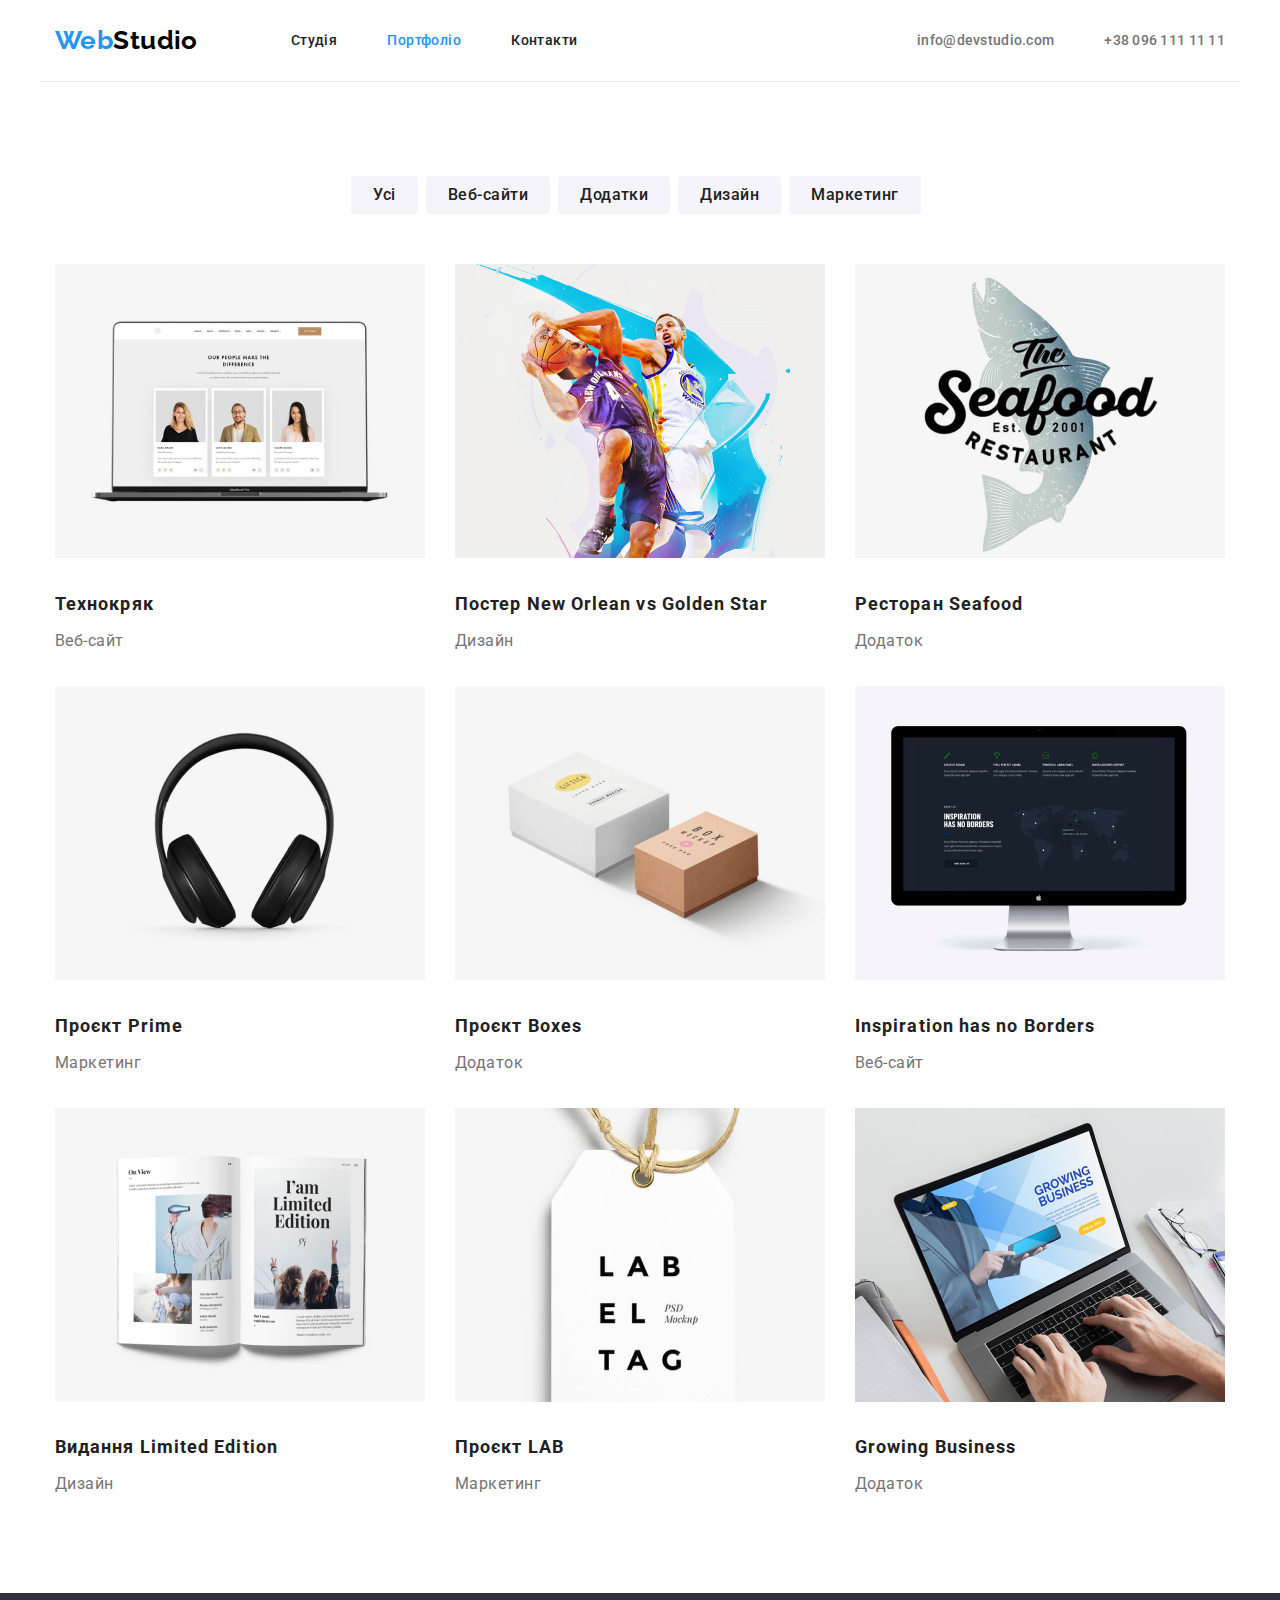
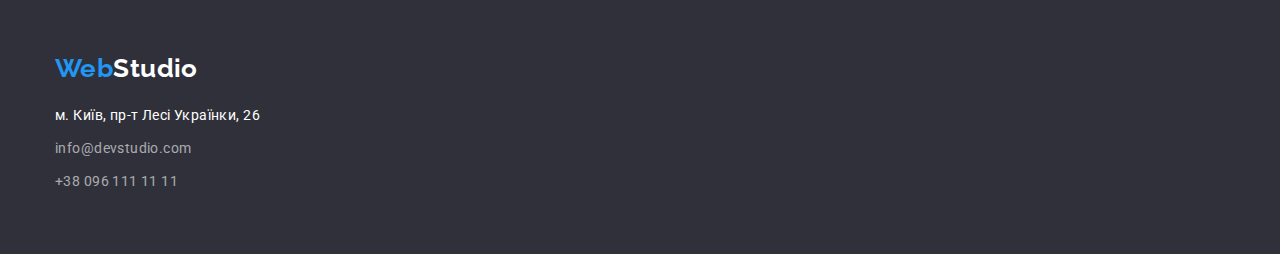
==== commit 02ea50f7: "Update portfolio.html" ====
--- a/portfolio.html
+++ b/portfolio.html
@@ -70,64 +70,82 @@
                   <li class="project-item">
                       <a href="./portfolio.html">
                       <img src="./images/img-1.jpg" alt="ноутбук" width="370">
-                      <h2 class="project-title">Технокряк</h2>
-                      <p class="project-text" >Веб-сайт</p>
+                      <div class="project-border">
+                        <h2 class="project-title">Технокряк</h2>
+                        <p class="project-text" >Веб-сайт</p>
+                      </div>
                       </a>
                   </li>
                   <li class="project-item">
                       <a href="./portfolio.html">
                       <img src="./images/img-2.jpg" alt="баскетболісти" width="370">
-                      <h2 class="project-title">Постер <span lang="en">New Orlean vs Golden Star</span></h2>
-                      <p class="project-text" >Дизайн</p>
+                      <div class="project-border">
+                        <h2 class="project-title">Постер <span lang="en">New Orlean vs Golden Star</span></h2>
+                        <p class="project-text" >Дизайн</p>
+                      </div>
                       </a>
                   </li>
                   <li class="project-item">
                       <a href="./portfolio.html">
                       <img src="./images/img-3.jpg" alt="логотип ресторану" width="370">
-                      <h2 class="project-title">Ресторан <span lang="en">Seafood</span></h2>
-                      <p class="project-text" >Додаток</p>
+                      <div class="project-border">
+                        <h2 class="project-title">Ресторан <span lang="en">Seafood</span></h2>
+                        <p class="project-text" >Додаток</p>
+                      </div>
                       </a>
                   </li>
                   <li class="project-item">
                       <a href="./portfolio.html">
                       <img src="./images/img-4.jpg" alt="навушнкики" width="370">
-                      <h2 class="project-title">Проєкт <span lang="en" >Prime</span></h2>
-                      <p class="project-text" >Маркетинг</p>
+                      <div class="project-border">
+                        <h2 class="project-title">Проєкт <span lang="en" >Prime</span></h2>
+                        <p class="project-text" >Маркетинг</p>
+                      </div>
                       </a>
                   </li>
                   <li class="project-item">
                       <a href="./portfolio.html">
                       <img src="./images/img-5.jpg" alt="коробки" width="370">
-                      <h2 class="project-title">Проєкт <span lang="en">Boxes</span></h2>
-                      <p class="project-text" >Додаток</p>
+                      <div class="project-border">
+                        <h2 class="project-title">Проєкт <span lang="en">Boxes</span></h2>
+                        <p class="project-text" >Додаток</p>
+                      </div>
                       </a>
                   </li>
                   <li class="project-item">
                       <a href="./portfolio.html">
                       <img src="./images/img-6.jpg" alt="компʼютер" width="370">
-                      <h2 class="project-title" lang="en">Inspiration has no Borders</h2>
-                      <p class="project-text" >Веб-сайт</p>
+                      <div class="project-border">
+                        <h2 class="project-title" lang="en">Inspiration has no Borders</h2>
+                        <p class="project-text" >Веб-сайт</p>
+                      </div>
                       </a>
                   </li>
                   <li class="project-item">
                       <a href="./portfolio.html">
                       <img src="./images/img-7.jpg" alt="книжка" width="370">
-                      <h2 class="project-title">Видання <span lang="en">Limited Edition</span></h2>
-                      <p class="project-text" >Дизайн</p>
+                      <div class="project-border">
+                        <h2 class="project-title">Видання <span lang="en">Limited Edition</span></h2>
+                        <p class="project-text" >Дизайн</p>
+                      </div>
                       </a>
                   </li>
                   <li class="project-item">
                       <a href="./portfolio.html">
                       <img src="./images/img-8.jpg" alt="бірка" width="370">
-                      <h2 class="project-title">Проєкт <span lang="en">LAB</span></h2>
-                      <p class="project-text" >Маркетинг</p>
+                      <div class="project-border">
+                        <h2 class="project-title">Проєкт <span lang="en">LAB</span></h2>
+                        <p class="project-text" >Маркетинг</p>
+                      </div>
                       </a>
                   </li>
                   <li class="project-item">
                       <a href="./portfolio.html">
                       <img src="./images/img-9.jpg" alt="робота за ноутбуком" width="370">
-                      <h2 class="project-title" lang="en">Growing Business</h2>
-                      <p class="project-text" >Додаток</p>
+                      <div class="project-border">
+                        <h2 class="project-title" lang="en">Growing Business</h2>
+                        <p class="project-text" >Додаток</p>
+                      </div>
                       </a>
                   </li>
               </ul>
--- a/css/styles.css
+++ b/css/styles.css
@@ -1,4 +1,26 @@
-
+p,
+h1,
+h2,
+h3,
+h4,
+h5,
+h6 {
+    margin: 0;
+}
+
+ul,
+ol {
+    margin: 0;
+    padding-left: 0;
+}
+
+button {
+    cursor: pointer;
+}
+
+address {
+    font-style: normal;
+}
 :root {
     --primary-text-color: #757575;
     --secondary-text-color: #212121;
@@ -16,27 +38,38 @@
     line-height: 1.7;
 }
 .list {
+    display: flex;
     list-style: none;
     margin-top: 0;
     margin-bottom: 0;
 }
-
 a {
     text-decoration: none;
 }
-
-/* --------Хедер-------- */
 .container {
     margin-left: auto;
     margin-right: auto;
+    padding: 0 15px;
     width: 1200px;
-    outline: 2px solid tomato;
+    /* outline: 2px solid tomato; */
+}
+
+/* --------Хедер-------- */
+
+.header {
+    display: flex;
+    align-items: center;
+    padding-top: 25px;
+    padding-bottom: 25px;
+    border-bottom: 1px solid #ECECEC;
 }
 
  .logo-first {
     color: var(--accent-color);
  }
  .logo-head {
+    display: flex;
+    margin-right: 93px;
     color: #000000;
     font-family: Raleway;
     font-weight: 700;
@@ -44,7 +77,20 @@
     line-height: 1.2;
  }
  
+ .main-nav {
+    display: flex;
+    align-items: center;
+ }
+ 
+ .site-nav .list {
+    display: flex;
+ }
+ 
+ .site-nav .item:not(:last-child){
+    margin-right: 50px;
+ }
 .site-nav .link {
+    display: block;
     color: var(--secondary-text-color);
     font-weight: 500;
     line-height: 1.14;
@@ -58,6 +104,12 @@
 .site-nav .link:focus {
     color: var(--accent-color);
     letter-spacing: 0.02em;
+}
+.list-item + .list-item{
+    margin-left: 50px;
+}
+.container > .list {
+    margin-left: auto;
 }
 .contacts {
     color: var(--primary-text-color);
@@ -75,9 +127,13 @@
     background-color: #2F303A;
     text-align: center;
 }
+.hero > .container {
+    padding-top: 200px;
+    padding-bottom: 200px;
+}
 .hero-title {
-    margin-top: 0;
     margin-bottom: 30px;
+
 
     color: var(--white-color);
     font-weight: 900;
@@ -87,6 +143,8 @@
     text-transform: uppercase;
 }
 .hero button {
+    border: transparent;
+    border-radius: 4px;
     background-color: var(--accent-color);
     color: var(--white-color);
     font-weight: 700;
@@ -99,9 +157,7 @@
 
 
 .section-title {
-    margin-top: 0;
-    margin-bottom: 0;
-
+    margin-bottom: 50px;
     color: var(--secondary-text-color);
     font-size: 36px;
     line-height: 1.16;
@@ -110,17 +166,45 @@
 
 /* --------privileges-------- */
 .privileges-title {
-    margin-top: 0;
+    margin-bottom: 10px;
     color: var(--secondary-text-color);
     font-size: 14px;
     line-height: 1.14;
     text-transform: uppercase;
 }
-.privileges-description {
-    margin-bottom: 0;
-}
-
+.privileges-item {
+    margin-right: 30px;
+    max-width: 270px;
+}
+.privileges-item:last-child {
+    margin-right: 0;
+}
+.section-privileges {
+    padding-top: 94px;
+    padding-bottom: 94px;
+}
+
+/* --------Work-------- */
+.work-item:not(:last-child) {
+    margin-right: 30px;
+}
+.section-work > .container {
+    padding-bottom: 94px;
+}
+/* --------Team-------- */
+.section-team {
+    background-color: #F5F4FA;
+}
+.section-team > .container {
+    padding-top: 94px;
+    padding-bottom: 94px;
+}
+.team-item:not(:last-child) {
+    margin-right: 30px;
+}
 .team-name {
+    margin-top: 30px;
+    margin-bottom: 10px;
     color: var(--secondary-text-color);
     font-weight: 500;
     font-size: 16px;
@@ -128,21 +212,27 @@
     text-align: center;
 }
 .team-position{
-    margin-bottom: 0;
     font-size: 16px;
     line-height: 1.18;
     text-align: center;
 }
 
 /* --------Footer-------- */
+.container.footer {
+   padding-top: 60px;
+   padding-bottom: 60px;
+}
 footer {
     background-color: #2F303A;
 }
 .address {
+    margin-bottom: 9px;
     color: var(--white-color);
 
 }
 .logo-footer {
+    display: block;
+    margin-bottom: 20px;
     color: var(--white-color);
     font-family: Raleway;
     font-weight: 700;
@@ -153,6 +243,10 @@
     color: var(--white-color);
     font-style: normal;
 }
+.address a:hover,
+.address a:focus {
+    color: var(--accent-color);
+}
 .contacts-footer {
     color: rgba(255, 255, 255, 0.6);
 }
@@ -160,9 +254,31 @@
 .contacts-footer:focus {
     color: var(--accent-color);
 }
+.list.footer {
+    display: block;
+}
+.footer-item:not(:last-child) {
+    margin-bottom: 9px;
+}
 
 /* --------Portfolio-------- */
-.project-title {
+.project {
+    flex-wrap: wrap;
+}
+.project-item {
+    width: 370px;
+    margin-right: 30px;
+    margin-bottom: 30px;
+}
+.project-item:nth-child(3n) {
+    margin-right: 0;
+}
+.project-item:nth-last-child(-n+3){
+    margin-bottom: 0;
+}
+.project-title { 
+    margin-top: 20px;
+    margin-bottom: 4px;
     font-weight: 700;
     font-size: 18px;
     line-height: 2;
@@ -176,6 +292,7 @@
     color: var(--primary-text-color);
 }
 .button {
+    border: transparent;
     border-radius: 4px;
     padding: 6px 22px;
     background-color: #F5F4FA;
@@ -204,4 +321,16 @@
     clip: rect(0 0 0 0);
     clip-path: inset(50%);
     margin: -1px;
+}
+
+.list.btn {
+    justify-content: center;
+    margin-bottom: 50px;
+}
+.btn-item {
+    margin-right: 8px;
+}
+.section.our-works {
+    padding-top: 94px;
+    padding-bottom: 94px;
 }